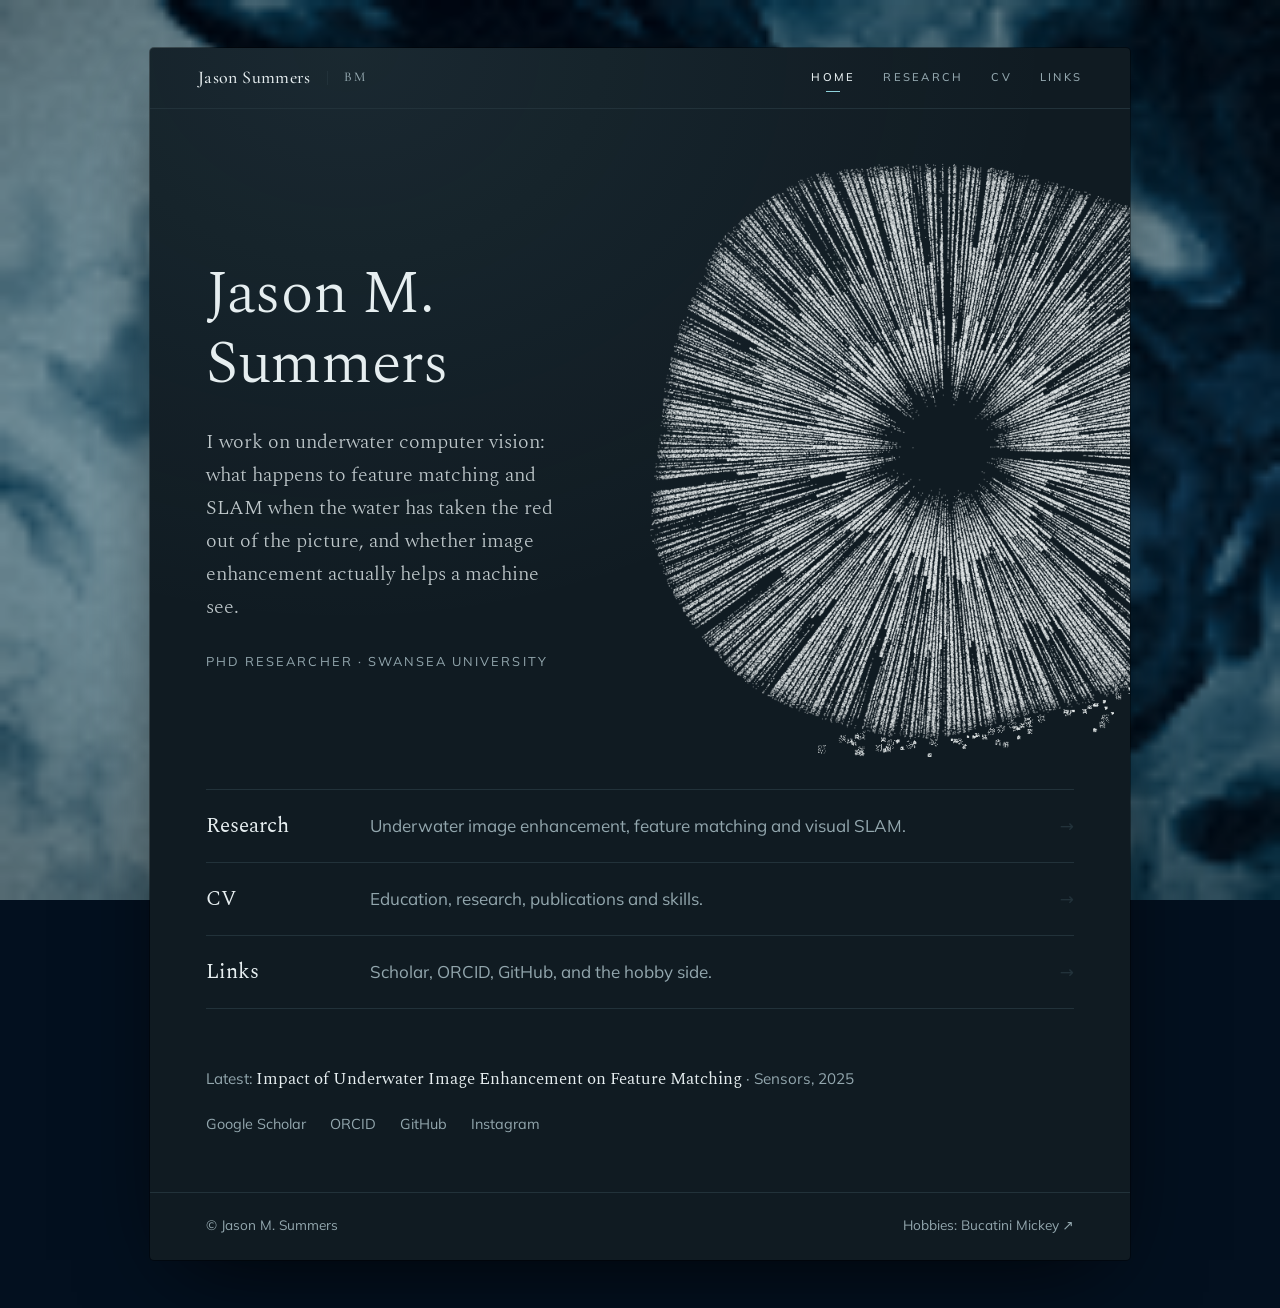
==== index.html @ fab9da50 "Fixed site order in the bar with a fold animation; dark hive Links; ocean Home by default with firme" ====
<!doctype html>
<html lang="en">
<head>
<meta charset="utf-8">
<meta name="viewport" content="width=device-width,initial-scale=1,viewport-fit=cover">
<title>Jason M. Summers</title>
<meta name="description" content="Jason M. Summers, PhD researcher in underwater computer vision at Swansea University.">
<link rel="preconnect" href="https://fonts.googleapis.com">
<link rel="preconnect" href="https://fonts.gstatic.com" crossorigin>
<link rel="preload" as="style" href="https://fonts.googleapis.com/css2?family=Spectral:ital,wght@0,300;0,400;1,300&amp;family=Cormorant+Garamond:wght@500&amp;family=Mulish:wght@400;500;600&amp;display=swap" onload="this.onload=null;this.rel='stylesheet'"><noscript><link rel="stylesheet" href="https://fonts.googleapis.com/css2?family=Spectral:ital,wght@0,300;0,400;1,300&amp;family=Cormorant+Garamond:wght@500&amp;family=Mulish:wght@400;500;600&amp;display=swap"></noscript>
<link rel="stylesheet" href="assets/site.css">
<link rel="stylesheet" href="assets/bar.css">
<script>/* the page is the ocean one (blue ink, a white print on dark paper); ?v=paper brings back the paper page with
   the dark print (also kept as the git tag home-ink-2026-10-14), and ?print=v2 gives that one the photographed print */
(function(){const q=new URLSearchParams(location.search),r=document.documentElement;if(q.get('print'))r.dataset.print=q.get('print');r.dataset.v=q.get('v')||'ocean'})()</script>
<style>
/* A page of paper laid on dark moving ink (assets/foam.js). On the paper, one thing: a spore print, made of
   spores (assets/spore.js), still, and large enough to run off the page's edge. The paper stays paper in both
   light and dark mode; only the ink around it changes. */
:root{
  --paper:#f3efe6; --bg:var(--paper); --ink:#1f1c19; --dim:#6f6a62; --line:#e2dccf; --acc:#2f5f66;
  --f-disp:'Spectral',Georgia,serif; --f-body:'Mulish',system-ui,sans-serif;
  color-scheme:light;
}
body{background:#0c0c0c}
.wrap{max-width:none;padding-inline:clamp(20px,5vw,56px)}
/* paper: a smooth, faint fibre, and light falling a little brighter towards the top left */
.page{overflow:hidden;background:
  radial-gradient(120% 80% at 20% 0%,rgba(255,255,255,.55),transparent 60%),
  url("data:image/svg+xml,%3Csvg xmlns='http://www.w3.org/2000/svg' width='240' height='240'%3E%3Cfilter id='f'%3E%3CfeTurbulence type='fractalNoise' baseFrequency='.55' numOctaves='3' seed='4'/%3E%3CfeColorMatrix values='0 0 0 0 .45  0 0 0 0 .4  0 0 0 0 .32  0 0 0 .06 0'/%3E%3C/filter%3E%3Crect width='240' height='240' filter='url(%23f)'/%3E%3C/svg%3E"),
  var(--paper);box-shadow:0 30px 90px -30px rgba(0,0,0,.8),0 0 0 1px rgba(0,0,0,.4)}
.hero{--d:clamp(400px,52vw,640px);position:relative;min-height:max(clamp(480px,70vh,680px),calc(var(--d) + 40px));display:flex;align-items:center;padding-block:clamp(56px,10vh,104px) 56px}
.hero .text{position:relative;z-index:1;max-width:min(52%,480px)}
.hero h1{font-size:clamp(2.3rem,5.4vw,3.8rem);letter-spacing:-.005em;font-weight:300}
.hero .lede{font:300 clamp(1.08rem,1.7vw,1.22rem)/1.7 var(--f-disp);max-width:36ch;margin:26px 0 0;color:color-mix(in srgb,var(--ink) 82%,var(--paper))}
.hero .where{margin:26px 0 0;font-size:.8rem;letter-spacing:.16em;text-transform:uppercase;color:var(--dim)}
/* the print, large and running off the page's right edge, kept clear of the words */
.print{position:absolute;z-index:0;top:calc(50% - var(--d) / 2);right:calc(-1 * clamp(110px,15vw,210px));width:var(--d);height:var(--d);display:block;pointer-events:none;mix-blend-mode:multiply}
@media (max-width:760px){.hero{--d:66vw;min-height:0;padding-block:calc(66vw + 12px) 40px;align-items:flex-end}.hero .text{max-width:none}.print{top:6px;right:-14vw;opacity:.8}}

.rooms{list-style:none;margin:0;padding:0;border-top:1px solid var(--line)}
.rooms a{display:grid;grid-template-columns:8em minmax(0,1fr) auto;gap:6px 28px;align-items:baseline;padding:20px 0;border-bottom:1px solid var(--line);text-decoration:none}
.rooms b{font:400 1.3rem var(--f-disp)}
.rooms span{color:var(--dim)}
.rooms i{font-style:normal;color:var(--line);transition:color .3s,transform .3s}
.rooms a:hover b,.rooms a:hover i{color:var(--acc)} .rooms a:hover i{transform:translateX(4px)}
@media (max-width:600px){.rooms a{grid-template-columns:minmax(0,1fr) auto}.rooms span{grid-column:1}.rooms i{grid-row:1;grid-column:2}}
.latest{margin:56px 0 0;color:var(--dim);font-size:.95rem}
.latest a{color:var(--ink);text-decoration:none;font-family:var(--f-disp);font-size:1.06rem}
.latest a:hover{color:var(--acc)}
.elsewhere{margin:18px 0 0;display:flex;flex-wrap:wrap;gap:8px 24px;font-size:.9rem}
.elsewhere a{text-decoration:none;color:var(--dim)}
.elsewhere a:hover{color:var(--acc)}
footer.foot{margin-top:56px;border-top:1px solid var(--line);padding-block:20px 24px}
footer.foot .wrap{max-width:none}
/* the ocean page (the default): an Amanita muscaria print is white, so it is taken on dark paper, here a deep sea-slate */
:root[data-v="ocean"]{--paper:#101b22;--ink:#e6eef0;--dim:#93a7ae;--line:#22323a;--acc:#8fd3dc;color-scheme:dark}
:root[data-v="ocean"] body{background:#03101f}
:root[data-v="ocean"] .page{background:radial-gradient(120% 80% at 20% 0%,rgba(140,200,220,.08),transparent 60%),var(--paper)}
:root[data-v="ocean"] .print{mix-blend-mode:screen}
.bar{background:transparent}
</style>
</head>
<body>
<canvas class="backdrop" id="ink" aria-hidden="true"></canvas>
<div class="page">
<header class="bar"><div class="bar-in">
  <nav class="sites" aria-label="Sites"><a class="me here" href="./" aria-current="true" title="Jason Summers: research, CV and links"><span>J</span><span class="x"><span>ason </span></span><span>S</span><span class="x"><span>ummers</span></span></a><a class="bm away" href="https://bucatini-mickey.github.io/" title="Bucatini Mickey: films, games, photos and other hobbies"><span>B</span><span class="x"><span>ucatini </span></span><span>M</span><span class="x"><span>ickey</span></span></a></nav>
  <nav class="pages" aria-label="Pages"><a href="./" aria-current="page">Home</a><a href="research/">Research</a><a href="cv/">CV</a><a href="links/">Links</a></nav>
</div></header>

<main class="wrap">
  <section class="hero">
    <div class="text">
      <h1>Jason M. Summers</h1>
      <p class="lede">I work on underwater computer vision: what happens to feature matching and SLAM when the water has taken the red out of the picture, and whether image enhancement actually helps a machine see.</p>
      <p class="where">PhD researcher · Swansea University</p>
    </div>
    <canvas class="print" data-seed="23" role="img" aria-label="A mushroom spore print: thousands of spores settled between the gills"></canvas>
  </section>

  <ul class="rooms">
    <li><a href="research/"><b>Research</b><span>Underwater image enhancement, feature matching and visual SLAM.</span><i>→</i></a></li>
    <li><a href="cv/"><b>CV</b><span>Education, research, publications and skills.</span><i>→</i></a></li>
    <li><a href="links/"><b>Links</b><span>Scholar, ORCID, GitHub, and the hobby side.</span><i>→</i></a></li>
  </ul>

  <p class="latest">Latest: <a href="https://doi.org/10.3390/s25226966">Impact of Underwater Image Enhancement on Feature Matching</a> · Sensors, 2025</p>
  <p class="elsewhere"><a href="https://scholar.google.com/citations?user=W-gpECkAAAAJ&amp;hl=en">Google Scholar</a><a href="https://orcid.org/0009-0006-4161-2865">ORCID</a><a href="https://github.com/jsonSummers">GitHub</a><a href="https://www.instagram.com/json_summers/">Instagram</a></p>
</main>

<footer class="foot"><div class="wrap"><span>© Jason M. Summers</span><span><a href="https://bucatini-mickey.github.io/">Hobbies: Bucatini Mickey ↗</a></span></div></footer>
</div>

<script src="assets/spore.js"></script>
<script src="assets/foam.js"></script>
<script src="assets/bar.js" defer></script>
</body>
</html>
---- assets/site.css ----
/* Jason M. Summers: shared base. Each page sets its own theme tokens; this file only lays things out. */
*{box-sizing:border-box}
html{-webkit-text-size-adjust:100%}
body{margin:0;background:var(--bg);color:var(--ink);font:400 17px/1.7 var(--f-body);text-rendering:optimizeLegibility}
a{color:inherit;text-underline-offset:3px;text-decoration-thickness:1px}
a:hover{color:var(--acc)}
:focus-visible{outline:2px solid var(--acc);outline-offset:3px}
img{max-width:100%;display:block}
h1,h2,h3{font-family:var(--f-disp);font-weight:500;line-height:1.15;margin:0}
.wrap{max-width:var(--measure,1040px);margin:0 auto;padding-inline:clamp(16px,5vw,48px)}

.eyebrow{font:600 .72rem/1 var(--f-body);letter-spacing:.18em;text-transform:uppercase;color:var(--dim);margin:0}
.todo{background:color-mix(in srgb,var(--acc) 18%,transparent);outline:1px dashed var(--acc);padding:0 .3em;border-radius:2px}
footer.foot{padding-block:28px 40px;color:var(--dim);font-size:.85rem}
footer.foot .wrap{display:flex;justify-content:space-between;gap:12px 24px;flex-wrap:wrap}
footer.foot a{text-decoration:none}
@media (prefers-reduced-motion:no-preference){html{scroll-behavior:smooth}}
---- assets/bar.css ----
/* The top bar and the floating page, shared by jsonsummers.github.io and bucatini-mickey.github.io.
   Keep both copies identical (and assets/bar.js with them).

   Bar: both sites are always named in the same order, Jason Summers on the left and Bucatini Mickey on the right,
   divided by a hairline. The site you are on is written in full; the other is written quietly as its initials.
   Following the other site plays the change: this name folds down to its initials and the other unfolds to full.
   Each name is its initials plus folding spans (.x), so the change is just those spans opening or closing.
   On the right, this site's pages. One typeface on both sites, so the bar measures the same everywhere;
   each page colours it through --bg --ink --dim --line --acc.

   Floating page: every page's theme fills the window as a fixed .backdrop and the page sits on it as a panel of
   the same width and offset everywhere, so nothing moves when you change page or site. */
.bar{position:relative;z-index:5;background:var(--bar-bg,var(--bg));border-bottom:1px solid var(--line);
  --f-bar:'Cormorant Garamond',Garamond,Georgia,serif;--f-barsans:'Mulish',system-ui,sans-serif}
.bar-in{max-width:var(--bar-w,1040px);margin:0 auto;padding:0 clamp(16px,5vw,48px);min-height:60px;display:flex;align-items:center;justify-content:space-between;gap:8px 24px;flex-wrap:wrap}
.sites{display:flex;align-items:center;margin:0;padding:0;--ease:cubic-bezier(.65,0,.35,1)}
.sites a{display:flex;align-items:center;text-decoration:none;white-space:nowrap;color:var(--ink);font:500 1.12rem/1 var(--f-bar);letter-spacing:.02em;
  transition:color .55s var(--ease),font-size .55s var(--ease),letter-spacing .55s var(--ease)}
.sites>*+*{margin-left:16px;padding-left:16px;border-left:1px solid var(--line)}
.sites .x{display:grid;grid-template-columns:1fr;transition:grid-template-columns .55s var(--ease),opacity .4s var(--ease)}
.sites .x>span{overflow:hidden;white-space:pre}
.sites .away,.sites.swap .here{color:var(--dim);font-size:.84rem;letter-spacing:.18em}
.sites .away .x,.sites.swap .here .x{grid-template-columns:0fr;opacity:0}
.sites.swap .away{color:var(--ink);font-size:1.12rem;letter-spacing:.02em}
.sites.swap .away .x{grid-template-columns:1fr;opacity:1}
.sites .away:hover{color:var(--ink)}
.pages{display:flex;align-items:center;gap:clamp(14px,2.6vw,28px);font:500 .7rem/1 var(--f-barsans);letter-spacing:.2em;text-transform:uppercase}
.pages a,.pages button{position:relative;color:var(--dim);text-decoration:none;padding:8px 0;border:0;background:none;font:inherit;letter-spacing:inherit;text-transform:inherit;cursor:pointer}
.pages a:hover,.pages button:hover{color:var(--ink)}
.pages a[aria-current="page"]{color:var(--ink)}
.pages a[aria-current="page"]::after{content:"";position:absolute;left:50%;bottom:0;width:14px;height:1px;margin-left:-7px;background:var(--acc)}
@media (max-width:620px){
  .bar-in{flex-direction:column;align-items:flex-start;gap:0;padding-block:14px 6px}
  .pages{flex-wrap:wrap;gap:2px 13px;padding-top:10px;letter-spacing:.13em;font-size:.66rem}
}

.backdrop{position:fixed;left:0;top:0;width:100vw;height:100vh;z-index:0;pointer-events:none;display:block;will-change:transform}
.backdrop.tall{height:140vh}
.page{position:relative;z-index:1;max-width:980px;margin:48px auto;background:var(--bg);border-radius:4px;box-shadow:0 30px 80px -40px rgba(0,0,0,.45),0 0 0 1px var(--line)}
.page>.bar{border-radius:4px 4px 0 0}
.page>.bar .bar-in{max-width:none}
.page>footer:last-child{border-radius:0 0 4px 4px}
@media (max-width:1040px){.page{margin:28px 24px}}
@media (max-width:620px){.page{margin:14px 10px}}
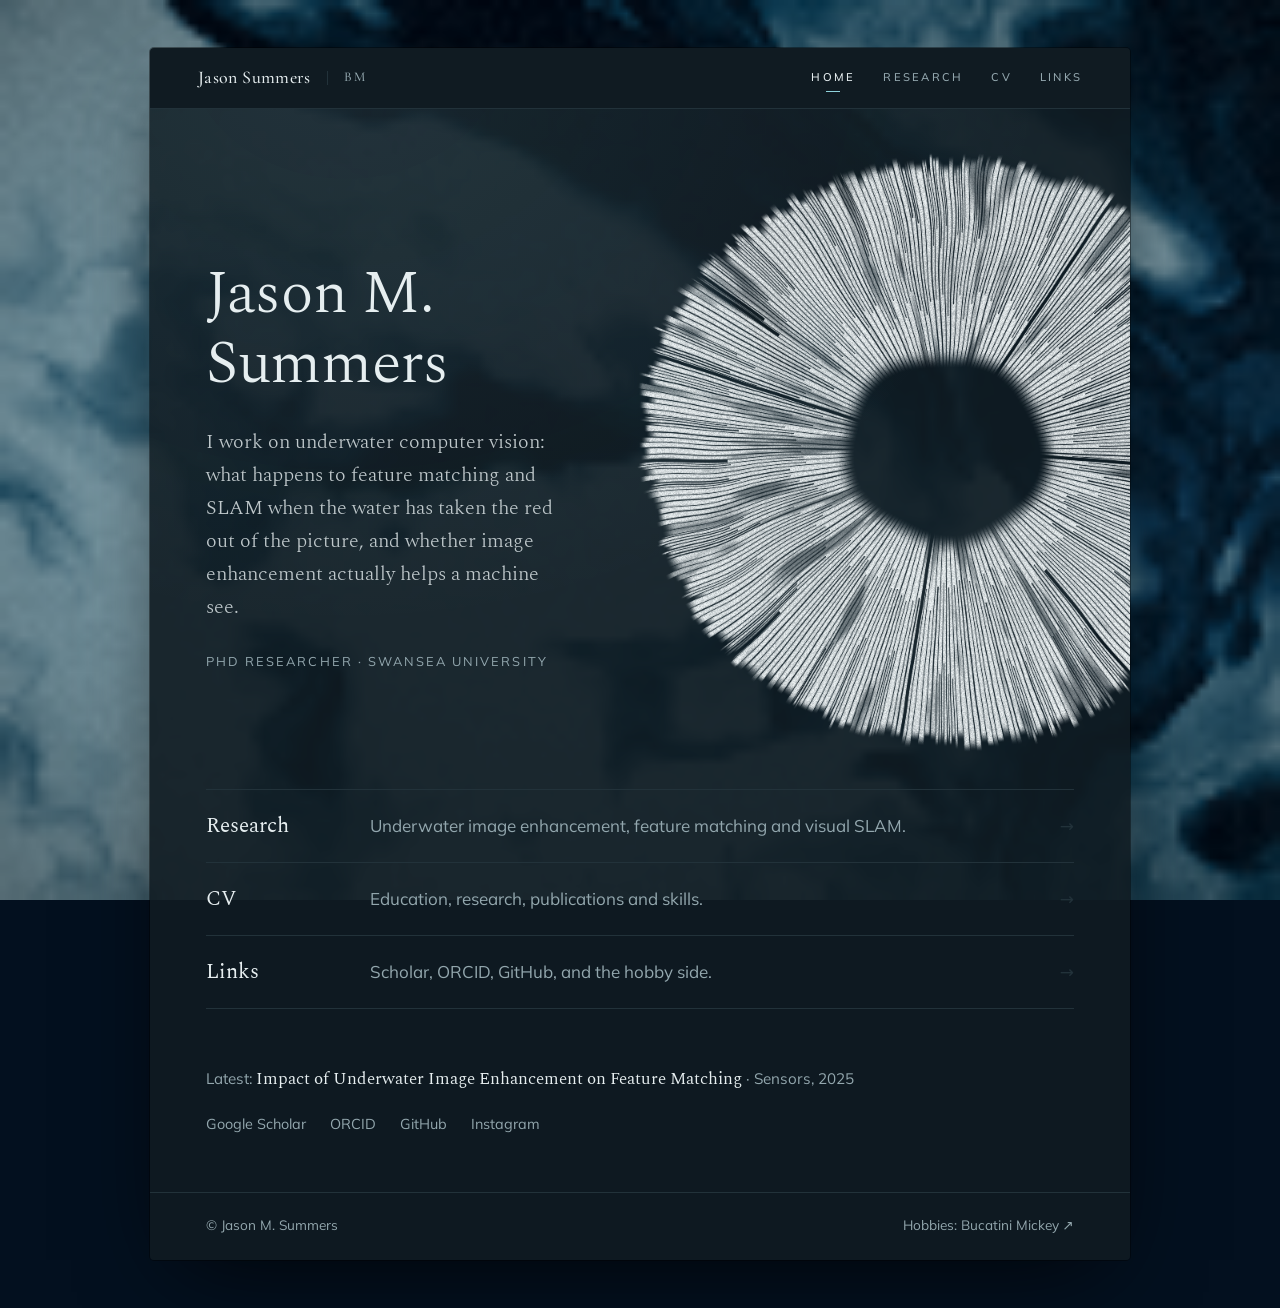
==== commit 13a04bd0: "Spore print rebuilt after a photographed print; see-through panels; print under the words on phones " ====
--- a/index.html
+++ b/index.html
@@ -28,7 +28,7 @@
 .page{overflow:hidden;background:
   radial-gradient(120% 80% at 20% 0%,rgba(255,255,255,.55),transparent 60%),
   url("data:image/svg+xml,%3Csvg xmlns='http://www.w3.org/2000/svg' width='240' height='240'%3E%3Cfilter id='f'%3E%3CfeTurbulence type='fractalNoise' baseFrequency='.55' numOctaves='3' seed='4'/%3E%3CfeColorMatrix values='0 0 0 0 .45  0 0 0 0 .4  0 0 0 0 .32  0 0 0 .06 0'/%3E%3C/filter%3E%3Crect width='240' height='240' filter='url(%23f)'/%3E%3C/svg%3E"),
-  var(--paper);box-shadow:0 30px 90px -30px rgba(0,0,0,.8),0 0 0 1px rgba(0,0,0,.4)}
+  color-mix(in srgb,var(--paper) var(--glass),transparent);box-shadow:0 30px 90px -30px rgba(0,0,0,.8),0 0 0 1px rgba(0,0,0,.4)}
 .hero{--d:clamp(400px,52vw,640px);position:relative;min-height:max(clamp(480px,70vh,680px),calc(var(--d) + 40px));display:flex;align-items:center;padding-block:clamp(56px,10vh,104px) 56px}
 .hero .text{position:relative;z-index:1;max-width:min(52%,480px)}
 .hero h1{font-size:clamp(2.3rem,5.4vw,3.8rem);letter-spacing:-.005em;font-weight:300}
@@ -36,7 +36,9 @@
 .hero .where{margin:26px 0 0;font-size:.8rem;letter-spacing:.16em;text-transform:uppercase;color:var(--dim)}
 /* the print, large and running off the page's right edge, kept clear of the words */
 .print{position:absolute;z-index:0;top:calc(50% - var(--d) / 2);right:calc(-1 * clamp(110px,15vw,210px));width:var(--d);height:var(--d);display:block;pointer-events:none;mix-blend-mode:multiply}
-@media (max-width:760px){.hero{--d:66vw;min-height:0;padding-block:calc(66vw + 12px) 40px;align-items:flex-end}.hero .text{max-width:none}.print{top:6px;right:-14vw;opacity:.8}}
+/* on a phone the print lies under the words, large and faint, running off the right edge */
+@media (max-width:760px){.hero{--d:118vw;min-height:0;padding-block:clamp(64px,16vh,120px) 64px}.hero .text{max-width:none}
+  .print{right:-46vw;opacity:.3}.hero .text>*{text-shadow:0 1px 14px var(--paper),0 0 4px var(--paper)}}
 
 .rooms{list-style:none;margin:0;padding:0;border-top:1px solid var(--line)}
 .rooms a{display:grid;grid-template-columns:8em minmax(0,1fr) auto;gap:6px 28px;align-items:baseline;padding:20px 0;border-bottom:1px solid var(--line);text-decoration:none}
@@ -56,9 +58,9 @@
 /* the ocean page (the default): an Amanita muscaria print is white, so it is taken on dark paper, here a deep sea-slate */
 :root[data-v="ocean"]{--paper:#101b22;--ink:#e6eef0;--dim:#93a7ae;--line:#22323a;--acc:#8fd3dc;color-scheme:dark}
 :root[data-v="ocean"] body{background:#03101f}
-:root[data-v="ocean"] .page{background:radial-gradient(120% 80% at 20% 0%,rgba(140,200,220,.08),transparent 60%),var(--paper)}
+:root[data-v="ocean"] .page{background:radial-gradient(120% 80% at 20% 0%,rgba(140,200,220,.08),transparent 60%),color-mix(in srgb,var(--paper) var(--glass),transparent)}
 :root[data-v="ocean"] .print{mix-blend-mode:screen}
-.bar{background:transparent}
+.bar{background:var(--paper)}
 </style>
 </head>
 <body>
--- a/assets/bar.css
+++ b/assets/bar.css
@@ -9,7 +9,9 @@
    each page colours it through --bg --ink --dim --line --acc.
 
    Floating page: every page's theme fills the window as a fixed .backdrop and the page sits on it as a panel of
-   the same width and offset everywhere, so nothing moves when you change page or site. */
+   the same width and offset everywhere, so nothing moves when you change page or site. The panel lets a little
+   of the backdrop through (--glass is how much of the page colour it keeps; less on phones, where the margins
+   are too narrow to show the backdrop otherwise); the bar on it stays solid. */
 .bar{position:relative;z-index:5;background:var(--bar-bg,var(--bg));border-bottom:1px solid var(--line);
   --f-bar:'Cormorant Garamond',Garamond,Georgia,serif;--f-barsans:'Mulish',system-ui,sans-serif}
 .bar-in{max-width:var(--bar-w,1040px);margin:0 auto;padding:0 clamp(16px,5vw,48px);min-height:60px;display:flex;align-items:center;justify-content:space-between;gap:8px 24px;flex-wrap:wrap}
@@ -36,9 +38,9 @@
 
 .backdrop{position:fixed;left:0;top:0;width:100vw;height:100vh;z-index:0;pointer-events:none;display:block;will-change:transform}
 .backdrop.tall{height:140vh}
-.page{position:relative;z-index:1;max-width:980px;margin:48px auto;background:var(--bg);border-radius:4px;box-shadow:0 30px 80px -40px rgba(0,0,0,.45),0 0 0 1px var(--line)}
+.page{--glass:90%;position:relative;z-index:1;max-width:980px;margin:48px auto;background:color-mix(in srgb,var(--bg) var(--glass),transparent);border-radius:4px;box-shadow:0 30px 80px -40px rgba(0,0,0,.45),0 0 0 1px var(--line)}
 .page>.bar{border-radius:4px 4px 0 0}
 .page>.bar .bar-in{max-width:none}
 .page>footer:last-child{border-radius:0 0 4px 4px}
 @media (max-width:1040px){.page{margin:28px 24px}}
-@media (max-width:620px){.page{margin:14px 10px}}
+@media (max-width:620px){.page{margin:14px 10px;--glass:82%}}
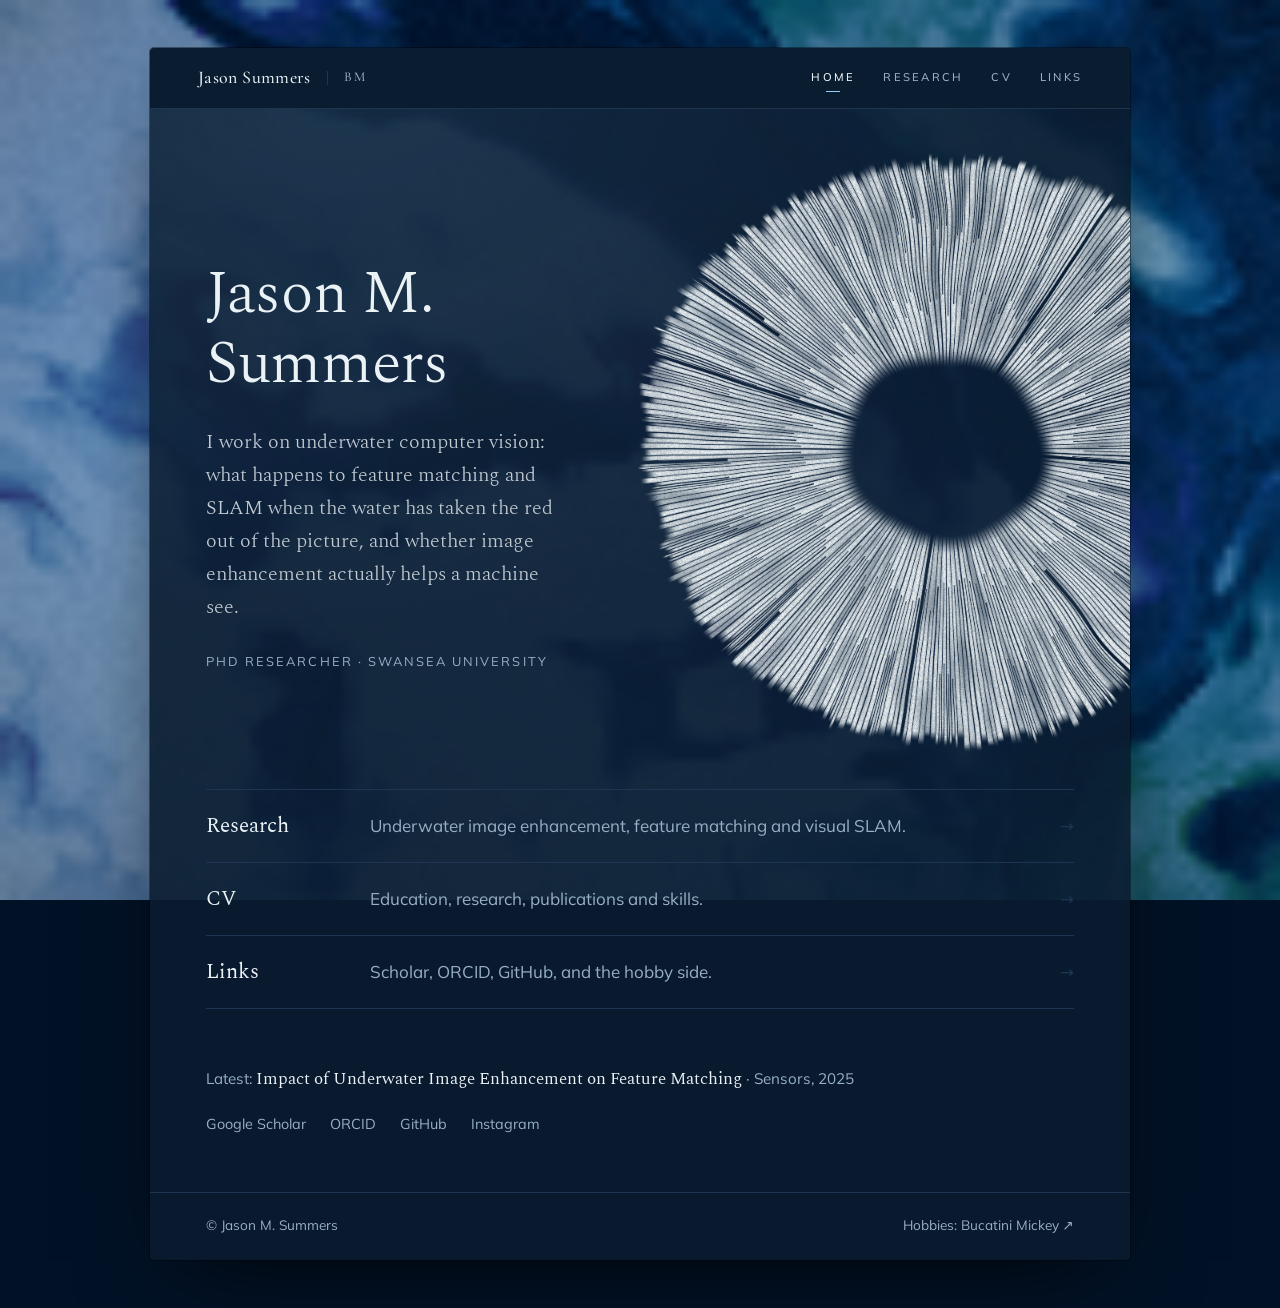
==== commit a7c40512: "Prussian blue Home with more colour; spore print smoother, drawn off-page, breathing; favicon; self-" ====
--- a/index.html
+++ b/index.html
@@ -2,12 +2,12 @@
 <html lang="en">
 <head>
 <meta charset="utf-8">
+<link rel="icon" href="/assets/favicon.svg" type="image/svg+xml">
+<link rel="apple-touch-icon" href="/assets/apple-touch-icon.png">
 <meta name="viewport" content="width=device-width,initial-scale=1,viewport-fit=cover">
 <title>Jason M. Summers</title>
 <meta name="description" content="Jason M. Summers, PhD researcher in underwater computer vision at Swansea University.">
-<link rel="preconnect" href="https://fonts.googleapis.com">
-<link rel="preconnect" href="https://fonts.gstatic.com" crossorigin>
-<link rel="preload" as="style" href="https://fonts.googleapis.com/css2?family=Spectral:ital,wght@0,300;0,400;1,300&amp;family=Cormorant+Garamond:wght@500&amp;family=Mulish:wght@400;500;600&amp;display=swap" onload="this.onload=null;this.rel='stylesheet'"><noscript><link rel="stylesheet" href="https://fonts.googleapis.com/css2?family=Spectral:ital,wght@0,300;0,400;1,300&amp;family=Cormorant+Garamond:wght@500&amp;family=Mulish:wght@400;500;600&amp;display=swap"></noscript>
+<link rel="stylesheet" href="assets/fonts/fonts.css">
 <link rel="stylesheet" href="assets/site.css">
 <link rel="stylesheet" href="assets/bar.css">
 <script>/* the page is the ocean one (blue ink, a white print on dark paper); ?v=paper brings back the paper page with
@@ -35,7 +35,8 @@
 .hero .lede{font:300 clamp(1.08rem,1.7vw,1.22rem)/1.7 var(--f-disp);max-width:36ch;margin:26px 0 0;color:color-mix(in srgb,var(--ink) 82%,var(--paper))}
 .hero .where{margin:26px 0 0;font-size:.8rem;letter-spacing:.16em;text-transform:uppercase;color:var(--dim)}
 /* the print, large and running off the page's right edge, kept clear of the words */
-.print{position:absolute;z-index:0;top:calc(50% - var(--d) / 2);right:calc(-1 * clamp(110px,15vw,210px));width:var(--d);height:var(--d);display:block;pointer-events:none;mix-blend-mode:multiply}
+.print:not(.ready){opacity:0}
+.print{transition:opacity 1.4s ease;position:absolute;z-index:0;top:calc(50% - var(--d) / 2);right:calc(-1 * clamp(110px,15vw,210px));width:var(--d);height:var(--d);display:block;pointer-events:none;mix-blend-mode:multiply}
 /* on a phone the print lies under the words, large and faint, running off the right edge */
 @media (max-width:760px){.hero{--d:118vw;min-height:0;padding-block:clamp(64px,16vh,120px) 64px}.hero .text{max-width:none}
   .print{right:-46vw;opacity:.3}.hero .text>*{text-shadow:0 1px 14px var(--paper),0 0 4px var(--paper)}}
@@ -56,9 +57,9 @@
 footer.foot{margin-top:56px;border-top:1px solid var(--line);padding-block:20px 24px}
 footer.foot .wrap{max-width:none}
 /* the ocean page (the default): an Amanita muscaria print is white, so it is taken on dark paper, here a deep sea-slate */
-:root[data-v="ocean"]{--paper:#101b22;--ink:#e6eef0;--dim:#93a7ae;--line:#22323a;--acc:#8fd3dc;color-scheme:dark}
-:root[data-v="ocean"] body{background:#03101f}
-:root[data-v="ocean"] .page{background:radial-gradient(120% 80% at 20% 0%,rgba(140,200,220,.08),transparent 60%),color-mix(in srgb,var(--paper) var(--glass),transparent)}
+:root[data-v="ocean"]{--paper:#0a1c30;--ink:#eaf2f6;--dim:#97b0c2;--line:#1d3550;--acc:#8fd0ef;color-scheme:dark}
+:root[data-v="ocean"] body{background:#021226}
+:root[data-v="ocean"] .page{background:radial-gradient(120% 80% at 20% 0%,rgba(120,190,240,.1),transparent 60%),color-mix(in srgb,var(--paper) var(--glass),transparent)}
 :root[data-v="ocean"] .print{mix-blend-mode:screen}
 .bar{background:var(--paper)}
 </style>
--- a/assets/fonts/fonts.css
+++ b/assets/fonts/fonts.css
@@ -0,0 +1,178 @@
+/* Every typeface on this site, served from the site itself (no Google round trips). Made by fontslocal.py from
+   the Google Fonts css2 API; latin and latin-ext only. The browser fetches a file only when a page uses that face. */
+@font-face {
+  font-family: 'Cormorant Garamond';
+  font-style: normal;
+  font-weight: 500;
+  font-display: swap;
+  src: url(cormorant-garamond-500-latin-ext.woff2) format('woff2');
+  unicode-range: U+0100-02BA, U+02BD-02C5, U+02C7-02CC, U+02CE-02D7, U+02DD-02FF, U+0304, U+0308, U+0329, U+1D00-1DBF, U+1E00-1E9F, U+1EF2-1EFF, U+2020, U+20A0-20AB, U+20AD-20C4, U+2113, U+2C60-2C7F, U+A720-A7FF;
+}
+@font-face {
+  font-family: 'Cormorant Garamond';
+  font-style: normal;
+  font-weight: 500;
+  font-display: swap;
+  src: url(cormorant-garamond-500-latin.woff2) format('woff2');
+  unicode-range: U+0000-00FF, U+0131, U+0152-0153, U+02BB-02BC, U+02C6, U+02DA, U+02DC, U+0304, U+0308, U+0329, U+2000-206F, U+20AC, U+2122, U+2191, U+2193, U+2212, U+2215, U+FEFF, U+FFFD;
+}
+@font-face {
+  font-family: 'IBM Plex Mono';
+  font-style: normal;
+  font-weight: 400;
+  font-display: swap;
+  src: url(ibm-plex-mono-400-latin-ext.woff2) format('woff2');
+  unicode-range: U+0100-02BA, U+02BD-02C5, U+02C7-02CC, U+02CE-02D7, U+02DD-02FF, U+0304, U+0308, U+0329, U+1D00-1DBF, U+1E00-1E9F, U+1EF2-1EFF, U+2020, U+20A0-20AB, U+20AD-20C4, U+2113, U+2C60-2C7F, U+A720-A7FF;
+}
+@font-face {
+  font-family: 'IBM Plex Mono';
+  font-style: normal;
+  font-weight: 400;
+  font-display: swap;
+  src: url(ibm-plex-mono-400-latin.woff2) format('woff2');
+  unicode-range: U+0000-00FF, U+0131, U+0152-0153, U+02BB-02BC, U+02C6, U+02DA, U+02DC, U+0304, U+0308, U+0329, U+2000-206F, U+20AC, U+2122, U+2191, U+2193, U+2212, U+2215, U+FEFF, U+FFFD;
+}
+@font-face {
+  font-family: 'IBM Plex Mono';
+  font-style: normal;
+  font-weight: 500;
+  font-display: swap;
+  src: url(ibm-plex-mono-500-latin-ext.woff2) format('woff2');
+  unicode-range: U+0100-02BA, U+02BD-02C5, U+02C7-02CC, U+02CE-02D7, U+02DD-02FF, U+0304, U+0308, U+0329, U+1D00-1DBF, U+1E00-1E9F, U+1EF2-1EFF, U+2020, U+20A0-20AB, U+20AD-20C4, U+2113, U+2C60-2C7F, U+A720-A7FF;
+}
+@font-face {
+  font-family: 'IBM Plex Mono';
+  font-style: normal;
+  font-weight: 500;
+  font-display: swap;
+  src: url(ibm-plex-mono-500-latin.woff2) format('woff2');
+  unicode-range: U+0000-00FF, U+0131, U+0152-0153, U+02BB-02BC, U+02C6, U+02DA, U+02DC, U+0304, U+0308, U+0329, U+2000-206F, U+20AC, U+2122, U+2191, U+2193, U+2212, U+2215, U+FEFF, U+FFFD;
+}
+@font-face {
+  font-family: 'Mulish';
+  font-style: normal;
+  font-weight: 400;
+  font-display: swap;
+  src: url(mulish-400-latin-ext.woff2) format('woff2');
+  unicode-range: U+0100-02BA, U+02BD-02C5, U+02C7-02CC, U+02CE-02D7, U+02DD-02FF, U+0304, U+0308, U+0329, U+1D00-1DBF, U+1E00-1E9F, U+1EF2-1EFF, U+2020, U+20A0-20AB, U+20AD-20C4, U+2113, U+2C60-2C7F, U+A720-A7FF;
+}
+@font-face {
+  font-family: 'Mulish';
+  font-style: normal;
+  font-weight: 400;
+  font-display: swap;
+  src: url(mulish-400-latin.woff2) format('woff2');
+  unicode-range: U+0000-00FF, U+0131, U+0152-0153, U+02BB-02BC, U+02C6, U+02DA, U+02DC, U+0304, U+0308, U+0329, U+2000-206F, U+20AC, U+2122, U+2191, U+2193, U+2212, U+2215, U+FEFF, U+FFFD;
+}
+@font-face {
+  font-family: 'Mulish';
+  font-style: normal;
+  font-weight: 500;
+  font-display: swap;
+  src: url(mulish-500-latin-ext.woff2) format('woff2');
+  unicode-range: U+0100-02BA, U+02BD-02C5, U+02C7-02CC, U+02CE-02D7, U+02DD-02FF, U+0304, U+0308, U+0329, U+1D00-1DBF, U+1E00-1E9F, U+1EF2-1EFF, U+2020, U+20A0-20AB, U+20AD-20C4, U+2113, U+2C60-2C7F, U+A720-A7FF;
+}
+@font-face {
+  font-family: 'Mulish';
+  font-style: normal;
+  font-weight: 500;
+  font-display: swap;
+  src: url(mulish-500-latin.woff2) format('woff2');
+  unicode-range: U+0000-00FF, U+0131, U+0152-0153, U+02BB-02BC, U+02C6, U+02DA, U+02DC, U+0304, U+0308, U+0329, U+2000-206F, U+20AC, U+2122, U+2191, U+2193, U+2212, U+2215, U+FEFF, U+FFFD;
+}
+@font-face {
+  font-family: 'Mulish';
+  font-style: normal;
+  font-weight: 600;
+  font-display: swap;
+  src: url(mulish-600-latin-ext.woff2) format('woff2');
+  unicode-range: U+0100-02BA, U+02BD-02C5, U+02C7-02CC, U+02CE-02D7, U+02DD-02FF, U+0304, U+0308, U+0329, U+1D00-1DBF, U+1E00-1E9F, U+1EF2-1EFF, U+2020, U+20A0-20AB, U+20AD-20C4, U+2113, U+2C60-2C7F, U+A720-A7FF;
+}
+@font-face {
+  font-family: 'Mulish';
+  font-style: normal;
+  font-weight: 600;
+  font-display: swap;
+  src: url(mulish-600-latin.woff2) format('woff2');
+  unicode-range: U+0000-00FF, U+0131, U+0152-0153, U+02BB-02BC, U+02C6, U+02DA, U+02DC, U+0304, U+0308, U+0329, U+2000-206F, U+20AC, U+2122, U+2191, U+2193, U+2212, U+2215, U+FEFF, U+FFFD;
+}
+@font-face {
+  font-family: 'Spectral';
+  font-style: normal;
+  font-weight: 300;
+  font-display: swap;
+  src: url(spectral-300-latin-ext.woff2) format('woff2');
+  unicode-range: U+0100-02BA, U+02BD-02C5, U+02C7-02CC, U+02CE-02D7, U+02DD-02FF, U+0304, U+0308, U+0329, U+1D00-1DBF, U+1E00-1E9F, U+1EF2-1EFF, U+2020, U+20A0-20AB, U+20AD-20C4, U+2113, U+2C60-2C7F, U+A720-A7FF;
+}
+@font-face {
+  font-family: 'Spectral';
+  font-style: normal;
+  font-weight: 300;
+  font-display: swap;
+  src: url(spectral-300-latin.woff2) format('woff2');
+  unicode-range: U+0000-00FF, U+0131, U+0152-0153, U+02BB-02BC, U+02C6, U+02DA, U+02DC, U+0304, U+0308, U+0329, U+2000-206F, U+20AC, U+2122, U+2191, U+2193, U+2212, U+2215, U+FEFF, U+FFFD;
+}
+@font-face {
+  font-family: 'Spectral';
+  font-style: italic;
+  font-weight: 300;
+  font-display: swap;
+  src: url(spectral-300i-latin-ext.woff2) format('woff2');
+  unicode-range: U+0100-02BA, U+02BD-02C5, U+02C7-02CC, U+02CE-02D7, U+02DD-02FF, U+0304, U+0308, U+0329, U+1D00-1DBF, U+1E00-1E9F, U+1EF2-1EFF, U+2020, U+20A0-20AB, U+20AD-20C4, U+2113, U+2C60-2C7F, U+A720-A7FF;
+}
+@font-face {
+  font-family: 'Spectral';
+  font-style: italic;
+  font-weight: 300;
+  font-display: swap;
+  src: url(spectral-300i-latin.woff2) format('woff2');
+  unicode-range: U+0000-00FF, U+0131, U+0152-0153, U+02BB-02BC, U+02C6, U+02DA, U+02DC, U+0304, U+0308, U+0329, U+2000-206F, U+20AC, U+2122, U+2191, U+2193, U+2212, U+2215, U+FEFF, U+FFFD;
+}
+@font-face {
+  font-family: 'Spectral';
+  font-style: normal;
+  font-weight: 400;
+  font-display: swap;
+  src: url(spectral-400-latin-ext.woff2) format('woff2');
+  unicode-range: U+0100-02BA, U+02BD-02C5, U+02C7-02CC, U+02CE-02D7, U+02DD-02FF, U+0304, U+0308, U+0329, U+1D00-1DBF, U+1E00-1E9F, U+1EF2-1EFF, U+2020, U+20A0-20AB, U+20AD-20C4, U+2113, U+2C60-2C7F, U+A720-A7FF;
+}
+@font-face {
+  font-family: 'Spectral';
+  font-style: normal;
+  font-weight: 400;
+  font-display: swap;
+  src: url(spectral-400-latin.woff2) format('woff2');
+  unicode-range: U+0000-00FF, U+0131, U+0152-0153, U+02BB-02BC, U+02C6, U+02DA, U+02DC, U+0304, U+0308, U+0329, U+2000-206F, U+20AC, U+2122, U+2191, U+2193, U+2212, U+2215, U+FEFF, U+FFFD;
+}
+@font-face {
+  font-family: 'Spectral';
+  font-style: italic;
+  font-weight: 400;
+  font-display: swap;
+  src: url(spectral-400i-latin-ext.woff2) format('woff2');
+  unicode-range: U+0100-02BA, U+02BD-02C5, U+02C7-02CC, U+02CE-02D7, U+02DD-02FF, U+0304, U+0308, U+0329, U+1D00-1DBF, U+1E00-1E9F, U+1EF2-1EFF, U+2020, U+20A0-20AB, U+20AD-20C4, U+2113, U+2C60-2C7F, U+A720-A7FF;
+}
+@font-face {
+  font-family: 'Spectral';
+  font-style: italic;
+  font-weight: 400;
+  font-display: swap;
+  src: url(spectral-400i-latin.woff2) format('woff2');
+  unicode-range: U+0000-00FF, U+0131, U+0152-0153, U+02BB-02BC, U+02C6, U+02DA, U+02DC, U+0304, U+0308, U+0329, U+2000-206F, U+20AC, U+2122, U+2191, U+2193, U+2212, U+2215, U+FEFF, U+FFFD;
+}
+@font-face {
+  font-family: 'Spectral';
+  font-style: normal;
+  font-weight: 500;
+  font-display: swap;
+  src: url(spectral-500-latin-ext.woff2) format('woff2');
+  unicode-range: U+0100-02BA, U+02BD-02C5, U+02C7-02CC, U+02CE-02D7, U+02DD-02FF, U+0304, U+0308, U+0329, U+1D00-1DBF, U+1E00-1E9F, U+1EF2-1EFF, U+2020, U+20A0-20AB, U+20AD-20C4, U+2113, U+2C60-2C7F, U+A720-A7FF;
+}
+@font-face {
+  font-family: 'Spectral';
+  font-style: normal;
+  font-weight: 500;
+  font-display: swap;
+  src: url(spectral-500-latin.woff2) format('woff2');
+  unicode-range: U+0000-00FF, U+0131, U+0152-0153, U+02BB-02BC, U+02C6, U+02DA, U+02DC, U+0304, U+0308, U+0329, U+2000-206F, U+20AC, U+2122, U+2191, U+2193, U+2212, U+2215, U+FEFF, U+FFFD;
+}
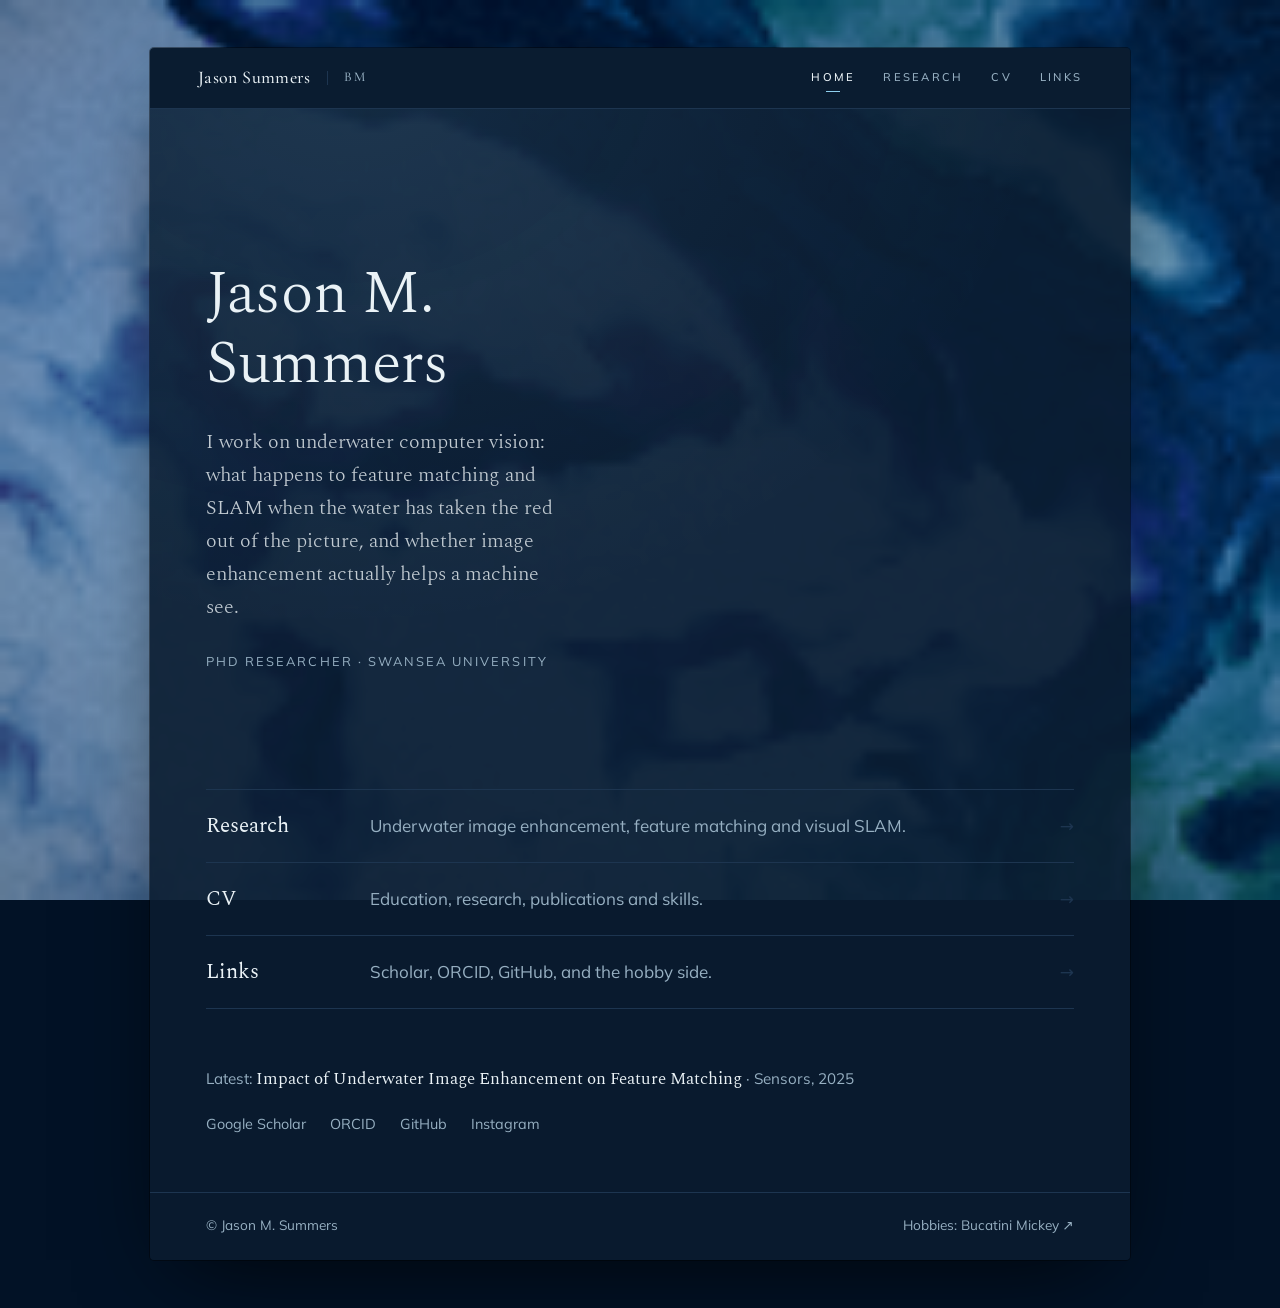
==== commit 4862a5c0: "Spore print redone from the photographed print as a soft white stain; favicon rendered from it - Pri" ====
--- a/index.html
+++ b/index.html
@@ -2,7 +2,8 @@
 <html lang="en">
 <head>
 <meta charset="utf-8">
-<link rel="icon" href="/assets/favicon.svg" type="image/svg+xml">
+<link rel="icon" href="/assets/favicon-32.png" sizes="32x32" type="image/png">
+<link rel="icon" href="/assets/favicon-64.png" sizes="64x64" type="image/png">
 <link rel="apple-touch-icon" href="/assets/apple-touch-icon.png">
 <meta name="viewport" content="width=device-width,initial-scale=1,viewport-fit=cover">
 <title>Jason M. Summers</title>
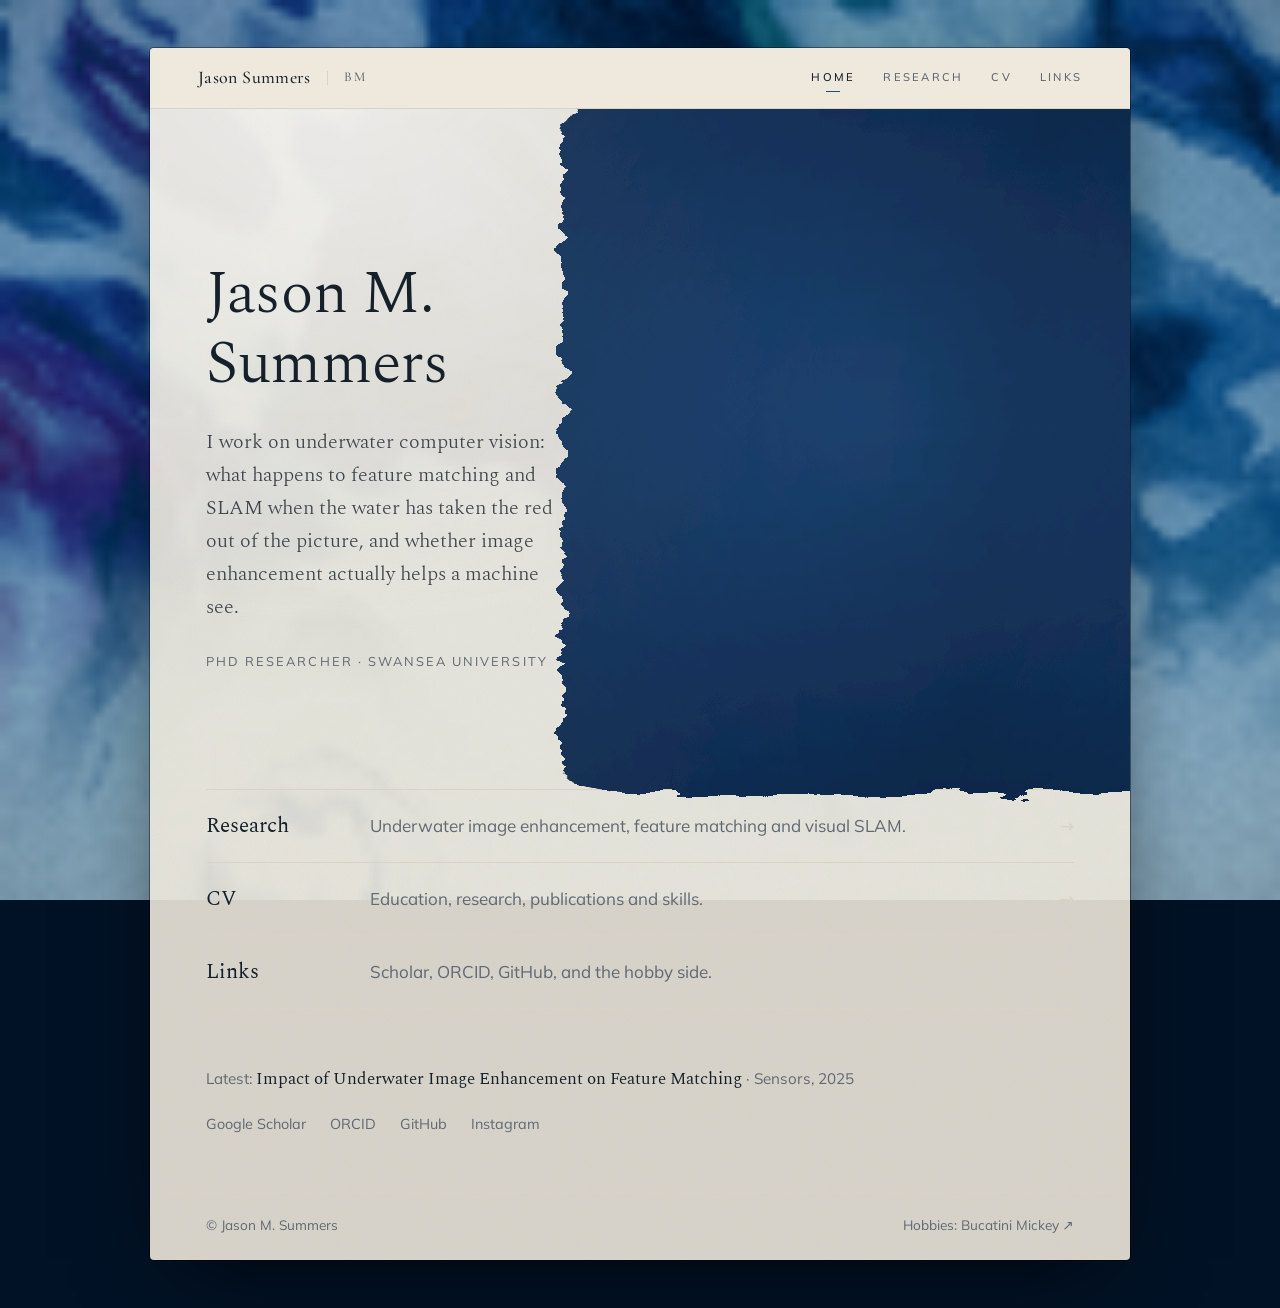
==== commit ecd847df: "Paper Home with a cyanotype for the print; Links as a clean structural comb; mobile windows; faster " ====
--- a/index.html
+++ b/index.html
@@ -9,6 +9,8 @@
 <title>Jason M. Summers</title>
 <meta name="description" content="Jason M. Summers, PhD researcher in underwater computer vision at Swansea University.">
 <link rel="stylesheet" href="assets/fonts/fonts.css">
+<link rel="preload" href="assets/fonts/cormorant-garamond-500-latin.woff2" as="font" type="font/woff2" crossorigin>
+<link rel="preload" href="assets/fonts/mulish-500-latin.woff2" as="font" type="font/woff2" crossorigin>
 <link rel="stylesheet" href="assets/site.css">
 <link rel="stylesheet" href="assets/bar.css">
 <script>/* the page is the ocean one (blue ink, a white print on dark paper); ?v=paper brings back the paper page with
@@ -40,7 +42,8 @@
 .print{transition:opacity 1.4s ease;position:absolute;z-index:0;top:calc(50% - var(--d) / 2);right:calc(-1 * clamp(110px,15vw,210px));width:var(--d);height:var(--d);display:block;pointer-events:none;mix-blend-mode:multiply}
 /* on a phone the print lies under the words, large and faint, running off the right edge */
 @media (max-width:760px){.hero{--d:118vw;min-height:0;padding-block:clamp(64px,16vh,120px) 64px}.hero .text{max-width:none}
-  .print{right:-46vw;opacity:.3}.hero .text>*{text-shadow:0 1px 14px var(--paper),0 0 4px var(--paper)}}
+  .print{right:-46vw;opacity:.42}.hero .text>*{text-shadow:0 1px 14px var(--paper),0 0 4px var(--paper)}
+}
 
 .rooms{list-style:none;margin:0;padding:0;border-top:1px solid var(--line)}
 .rooms a{display:grid;grid-template-columns:8em minmax(0,1fr) auto;gap:6px 28px;align-items:baseline;padding:20px 0;border-bottom:1px solid var(--line);text-decoration:none}
@@ -57,11 +60,26 @@
 .elsewhere a:hover{color:var(--acc)}
 footer.foot{margin-top:56px;border-top:1px solid var(--line);padding-block:20px 24px}
 footer.foot .wrap{max-width:none}
-/* the ocean page (the default): an Amanita muscaria print is white, so it is taken on dark paper, here a deep sea-slate */
-:root[data-v="ocean"]{--paper:#0a1c30;--ink:#eaf2f6;--dim:#97b0c2;--line:#1d3550;--acc:#8fd0ef;color-scheme:dark}
 :root[data-v="ocean"] body{background:#021226}
-:root[data-v="ocean"] .page{background:radial-gradient(120% 80% at 20% 0%,rgba(120,190,240,.1),transparent 60%),color-mix(in srgb,var(--paper) var(--glass),transparent)}
-:root[data-v="ocean"] .print{mix-blend-mode:screen}
+/* the ocean page (the default): a sheet of warm paper on the blue ink. An Amanita muscaria print is white, so it
+   is taken on a cyanotype: a patch of Prussian-blue emulsion brushed onto the paper (the same pigment as the ink
+   outside), its edges ragged where the brush ran out, streaked along the strokes. The print shines white on it. */
+:root[data-v="ocean"]{--paper:#efe9dd;--ink:#15202b;--dim:#5f6873;--line:#dad2c3;--acc:#1f507c;color-scheme:light}
+:root[data-v="ocean"] .print{mix-blend-mode:screen;z-index:1}
+.cyan{display:none}
+:root[data-v="ocean"] .cyan{display:block;position:absolute;z-index:0;pointer-events:none;
+  top:calc(50% - var(--d) * .54);right:calc(-1 * clamp(110px,15vw,210px) - var(--d) * .08);width:calc(var(--d) * 1.18);height:calc(var(--d) * 1.08);
+  background:linear-gradient(97deg,rgba(255,255,255,.05),transparent 28%,rgba(0,0,0,.1) 58%,transparent 80%,rgba(255,255,255,.04)),
+    radial-gradient(90% 80% at 40% 45%,#1d4472,#123058 55%,#0c2343);
+  border-radius:3% 6% 4% 8% / 5% 3% 7% 4%;filter:url(#brushed)}
+:root[data-v="ocean"] .hero .text{z-index:2}
+/* on a phone the whole head of the page is the cyanotype, with the words in light ink and the print faint behind */
+@media (max-width:760px){
+  :root[data-v="ocean"] .cyan{inset:-20px -40px 0 -40px;width:auto;height:auto;border-radius:0}
+  :root[data-v="ocean"] .print{opacity:.45}
+  :root[data-v="ocean"] .hero{--ink:#eef4f7;--dim:#a9bfd0;color:var(--ink)}
+  :root[data-v="ocean"] .hero .text>*{text-shadow:0 1px 12px rgba(5,20,40,.6)}
+}
 .bar{background:var(--paper)}
 </style>
 </head>
@@ -80,6 +98,8 @@
       <p class="lede">I work on underwater computer vision: what happens to feature matching and SLAM when the water has taken the red out of the picture, and whether image enhancement actually helps a machine see.</p>
       <p class="where">PhD researcher · Swansea University</p>
     </div>
+    <div class="cyan" aria-hidden="true"></div>
+    <svg width="0" height="0" style="position:absolute" aria-hidden="true" focusable="false"><filter id="brushed" x="-5%" y="-5%" width="110%" height="110%"><feTurbulence type="fractalNoise" baseFrequency=".012 .05" numOctaves="4" seed="7" result="n"/><feDisplacementMap in="SourceGraphic" in2="n" scale="34" xChannelSelector="R" yChannelSelector="G"/></filter></svg>
     <canvas class="print" data-seed="23" role="img" aria-label="A mushroom spore print: thousands of spores settled between the gills"></canvas>
   </section>
 
--- a/assets/bar.css
+++ b/assets/bar.css
@@ -44,3 +44,12 @@
 .page>footer:last-child{border-radius:0 0 4px 4px}
 @media (max-width:1040px){.page{margin:28px 24px}}
 @media (max-width:620px){.page{margin:14px 10px;--glass:82%}}
+/* on a phone the margins are too narrow to show a page's backdrop, so a page can open a window onto it: with
+   class="windowed" on .page and class="window" on one block (usually the title), that block is see-through and
+   tall, and the rest of the page keeps its panel */
+@media (max-width:620px){
+  .page.windowed{background:transparent!important;box-shadow:none}
+  .page.windowed>:not(.window){background:color-mix(in srgb,var(--bg) var(--glass),transparent)}
+  .page.windowed>.bar{background:var(--bg)}
+  .page.windowed>.window{background:transparent!important;min-height:var(--window,52vh)}
+}
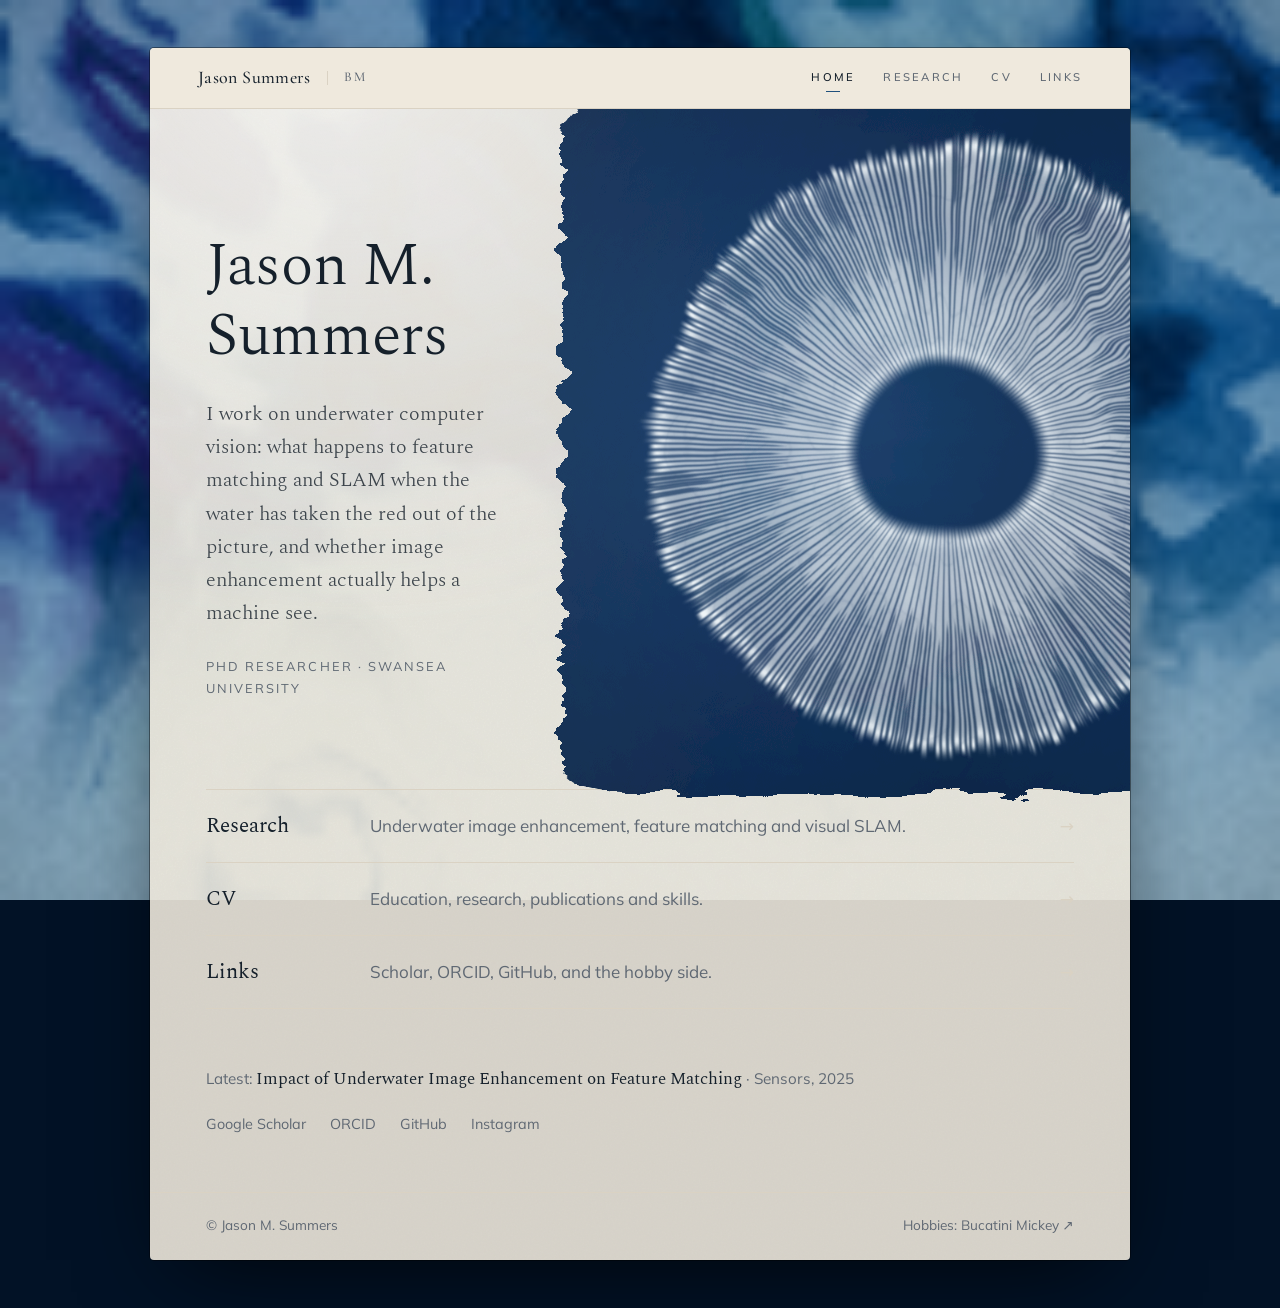
==== commit 918e5d0b: "Home: print drawn ahead of time, kept on the cyanotype; text clear of the patch at every width - ass" ====
--- a/index.html
+++ b/index.html
@@ -9,6 +9,7 @@
 <title>Jason M. Summers</title>
 <meta name="description" content="Jason M. Summers, PhD researcher in underwater computer vision at Swansea University.">
 <link rel="stylesheet" href="assets/fonts/fonts.css">
+<link rel="preload" href="assets/print.webp" as="image" type="image/webp">
 <link rel="preload" href="assets/fonts/cormorant-garamond-500-latin.woff2" as="font" type="font/woff2" crossorigin>
 <link rel="preload" href="assets/fonts/mulish-500-latin.woff2" as="font" type="font/woff2" crossorigin>
 <link rel="stylesheet" href="assets/site.css">
@@ -33,7 +34,10 @@
   url("data:image/svg+xml,%3Csvg xmlns='http://www.w3.org/2000/svg' width='240' height='240'%3E%3Cfilter id='f'%3E%3CfeTurbulence type='fractalNoise' baseFrequency='.55' numOctaves='3' seed='4'/%3E%3CfeColorMatrix values='0 0 0 0 .45  0 0 0 0 .4  0 0 0 0 .32  0 0 0 .06 0'/%3E%3C/filter%3E%3Crect width='240' height='240' filter='url(%23f)'/%3E%3C/svg%3E"),
   color-mix(in srgb,var(--paper) var(--glass),transparent);box-shadow:0 30px 90px -30px rgba(0,0,0,.8),0 0 0 1px rgba(0,0,0,.4)}
 .hero{--d:clamp(400px,52vw,640px);position:relative;min-height:max(clamp(480px,70vh,680px),calc(var(--d) + 40px));display:flex;align-items:center;padding-block:clamp(56px,10vh,104px) 56px}
-.hero .text{position:relative;z-index:1;max-width:min(52%,480px)}
+/* the words stop short of the cyanotype patch, whose left edge sits 1.1 x --d in from the hero's right edge, less
+   the amount the patch overhangs it (the print's own offset), with a 40px gap */
+.hero .text{position:relative;z-index:1;max-width:min(480px,calc(100% - 1.1 * var(--d) + clamp(110px,15vw,210px) - 40px))}
+.hero h1{overflow-wrap:break-word}
 .hero h1{font-size:clamp(2.3rem,5.4vw,3.8rem);letter-spacing:-.005em;font-weight:300}
 .hero .lede{font:300 clamp(1.08rem,1.7vw,1.22rem)/1.7 var(--f-disp);max-width:36ch;margin:26px 0 0;color:color-mix(in srgb,var(--ink) 82%,var(--paper))}
 .hero .where{margin:26px 0 0;font-size:.8rem;letter-spacing:.16em;text-transform:uppercase;color:var(--dim)}
@@ -75,7 +79,9 @@
 :root[data-v="ocean"] .hero .text{z-index:2}
 /* on a phone the whole head of the page is the cyanotype, with the words in light ink and the print faint behind */
 @media (max-width:760px){
-  :root[data-v="ocean"] .cyan{inset:-20px -40px 0 -40px;width:auto;height:auto;border-radius:0}
+  :root[data-v="ocean"] .hero{overflow:hidden;padding-bottom:84px}           /* the print stays on the cyanotype */
+  :root[data-v="ocean"] .cyan{inset:-20px -40px 14px -40px;width:auto;height:auto;border-radius:0}
+  :root[data-v="ocean"] .print{--d:104vw;top:calc(50% - var(--d) / 2 - 10px)}
   :root[data-v="ocean"] .print{opacity:.45}
   :root[data-v="ocean"] .hero{--ink:#eef4f7;--dim:#a9bfd0;color:var(--ink)}
   :root[data-v="ocean"] .hero .text>*{text-shadow:0 1px 12px rgba(5,20,40,.6)}
@@ -100,7 +106,7 @@
     </div>
     <div class="cyan" aria-hidden="true"></div>
     <svg width="0" height="0" style="position:absolute" aria-hidden="true" focusable="false"><filter id="brushed" x="-5%" y="-5%" width="110%" height="110%"><feTurbulence type="fractalNoise" baseFrequency=".012 .05" numOctaves="4" seed="7" result="n"/><feDisplacementMap in="SourceGraphic" in2="n" scale="34" xChannelSelector="R" yChannelSelector="G"/></filter></svg>
-    <canvas class="print" data-seed="23" role="img" aria-label="A mushroom spore print: thousands of spores settled between the gills"></canvas>
+    <canvas class="print" data-seed="23" data-src="assets/print.webp" role="img" aria-label="A mushroom spore print: thousands of spores settled between the gills"></canvas>
   </section>
 
   <ul class="rooms">
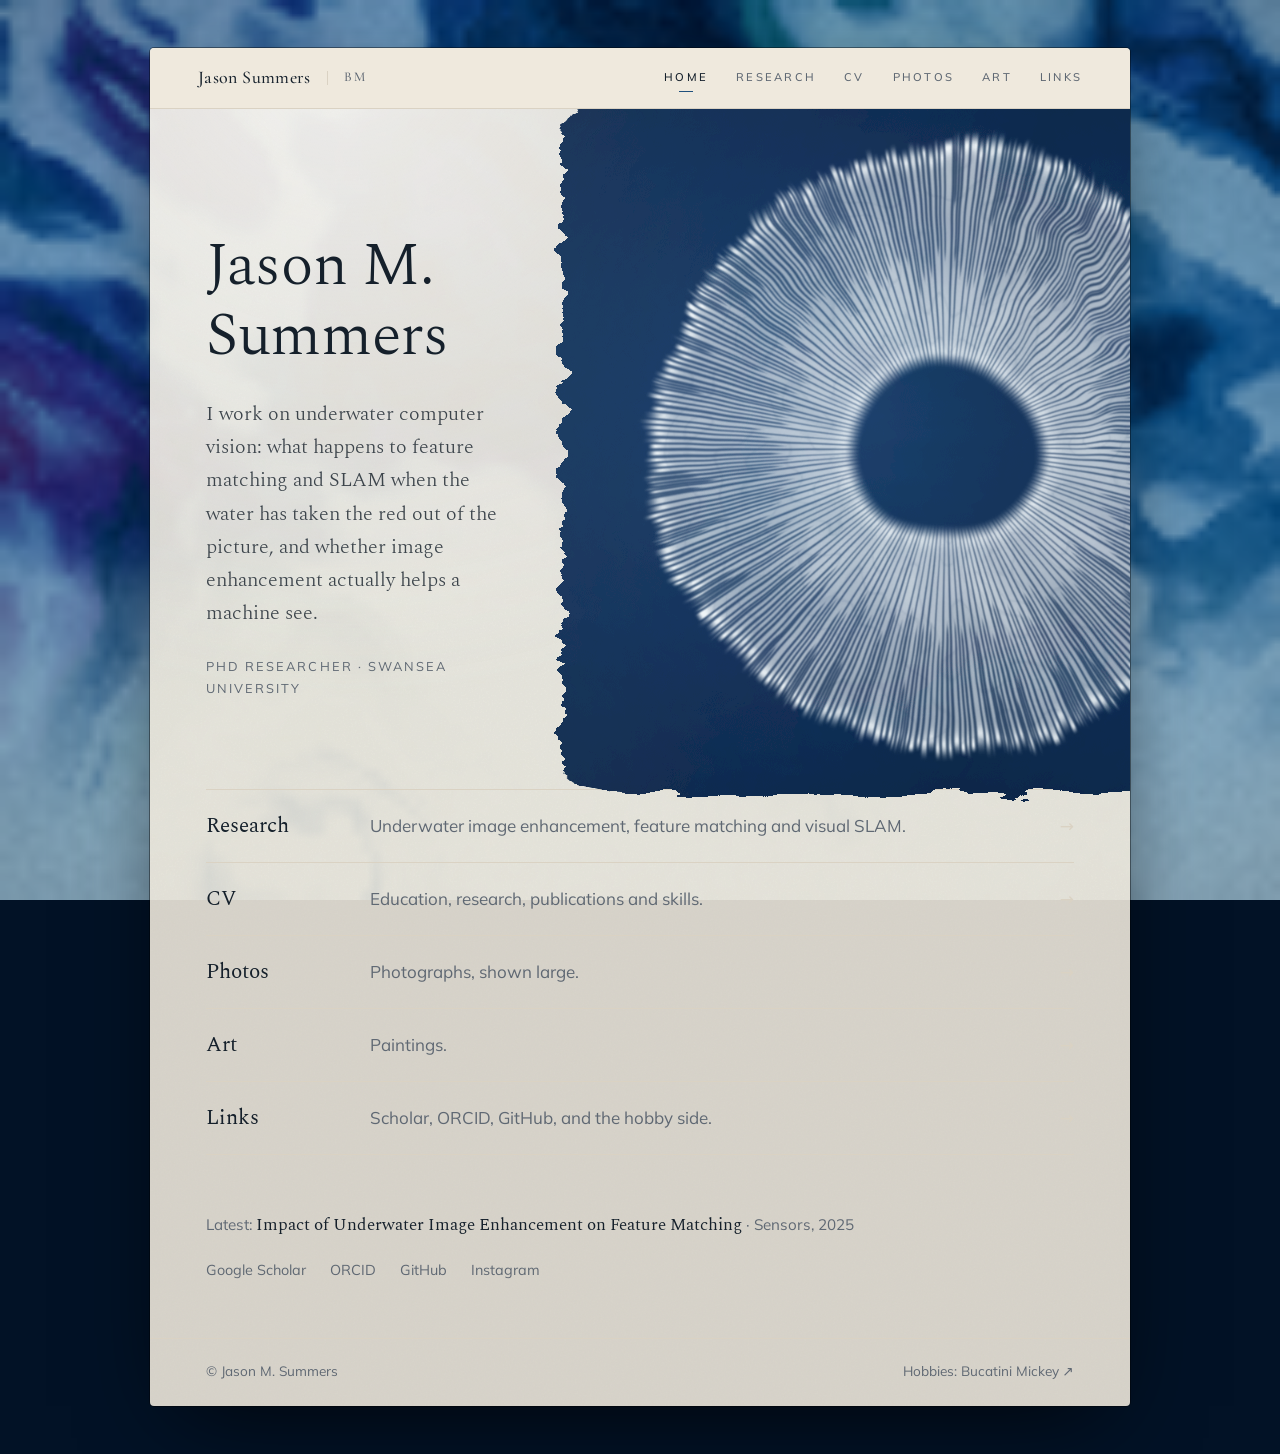
==== commit 02f73ecf: "Photos and Art move here from Bucatini Mickey; CV filled in from the October 2026 CV - photos/ (gall" ====
--- a/index.html
+++ b/index.html
@@ -94,7 +94,7 @@
 <div class="page">
 <header class="bar"><div class="bar-in">
   <nav class="sites" aria-label="Sites"><a class="me here" href="./" aria-current="true" title="Jason Summers: research, CV and links"><span>J</span><span class="x"><span>ason </span></span><span>S</span><span class="x"><span>ummers</span></span></a><a class="bm away" href="https://bucatini-mickey.github.io/" title="Bucatini Mickey: films, games, photos and other hobbies"><span>B</span><span class="x"><span>ucatini </span></span><span>M</span><span class="x"><span>ickey</span></span></a></nav>
-  <nav class="pages" aria-label="Pages"><a href="./" aria-current="page">Home</a><a href="research/">Research</a><a href="cv/">CV</a><a href="links/">Links</a></nav>
+  <nav class="pages" aria-label="Pages"><a href="./" aria-current="page">Home</a><a href="research/">Research</a><a href="cv/">CV</a><a href="photos/">Photos</a><a href="art/">Art</a><a href="links/">Links</a></nav>
 </div></header>
 
 <main class="wrap">
@@ -112,6 +112,8 @@
   <ul class="rooms">
     <li><a href="research/"><b>Research</b><span>Underwater image enhancement, feature matching and visual SLAM.</span><i>→</i></a></li>
     <li><a href="cv/"><b>CV</b><span>Education, research, publications and skills.</span><i>→</i></a></li>
+    <li><a href="photos/"><b>Photos</b><span>Photographs, shown large.</span><i>→</i></a></li>
+    <li><a href="art/"><b>Art</b><span>Paintings.</span><i>→</i></a></li>
     <li><a href="links/"><b>Links</b><span>Scholar, ORCID, GitHub, and the hobby side.</span><i>→</i></a></li>
   </ul>
 
--- a/assets/fonts/fonts.css
+++ b/assets/fonts/fonts.css
@@ -176,3 +176,187 @@
   src: url(spectral-500-latin.woff2) format('woff2');
   unicode-range: U+0000-00FF, U+0131, U+0152-0153, U+02BB-02BC, U+02C6, U+02DA, U+02DC, U+0304, U+0308, U+0329, U+2000-206F, U+20AC, U+2122, U+2191, U+2193, U+2212, U+2215, U+FEFF, U+FFFD;
 }
+@font-face {
+  font-family: 'Cormorant Garamond';
+  font-style: normal;
+  font-weight: 400;
+  font-display: swap;
+  src: url(cormorant-garamond-400-latin-ext.woff2) format('woff2');
+  unicode-range: U+0100-02BA, U+02BD-02C5, U+02C7-02CC, U+02CE-02D7, U+02DD-02FF, U+0304, U+0308, U+0329, U+1D00-1DBF, U+1E00-1E9F, U+1EF2-1EFF, U+2020, U+20A0-20AB, U+20AD-20C4, U+2113, U+2C60-2C7F, U+A720-A7FF;
+}
+@font-face {
+  font-family: 'Cormorant Garamond';
+  font-style: normal;
+  font-weight: 400;
+  font-display: swap;
+  src: url(cormorant-garamond-400-latin.woff2) format('woff2');
+  unicode-range: U+0000-00FF, U+0131, U+0152-0153, U+02BB-02BC, U+02C6, U+02DA, U+02DC, U+0304, U+0308, U+0329, U+2000-206F, U+20AC, U+2122, U+2191, U+2193, U+2212, U+2215, U+FEFF, U+FFFD;
+}
+@font-face {
+  font-family: 'Cormorant Garamond';
+  font-style: italic;
+  font-weight: 400;
+  font-display: swap;
+  src: url(cormorant-garamond-400i-latin-ext.woff2) format('woff2');
+  unicode-range: U+0100-02BA, U+02BD-02C5, U+02C7-02CC, U+02CE-02D7, U+02DD-02FF, U+0304, U+0308, U+0329, U+1D00-1DBF, U+1E00-1E9F, U+1EF2-1EFF, U+2020, U+20A0-20AB, U+20AD-20C4, U+2113, U+2C60-2C7F, U+A720-A7FF;
+}
+@font-face {
+  font-family: 'Cormorant Garamond';
+  font-style: italic;
+  font-weight: 400;
+  font-display: swap;
+  src: url(cormorant-garamond-400i-latin.woff2) format('woff2');
+  unicode-range: U+0000-00FF, U+0131, U+0152-0153, U+02BB-02BC, U+02C6, U+02DA, U+02DC, U+0304, U+0308, U+0329, U+2000-206F, U+20AC, U+2122, U+2191, U+2193, U+2212, U+2215, U+FEFF, U+FFFD;
+}
+@font-face {
+  font-family: 'Cormorant Garamond';
+  font-style: normal;
+  font-weight: 600;
+  font-display: swap;
+  src: url(cormorant-garamond-600-latin-ext.woff2) format('woff2');
+  unicode-range: U+0100-02BA, U+02BD-02C5, U+02C7-02CC, U+02CE-02D7, U+02DD-02FF, U+0304, U+0308, U+0329, U+1D00-1DBF, U+1E00-1E9F, U+1EF2-1EFF, U+2020, U+20A0-20AB, U+20AD-20C4, U+2113, U+2C60-2C7F, U+A720-A7FF;
+}
+@font-face {
+  font-family: 'Cormorant Garamond';
+  font-style: normal;
+  font-weight: 600;
+  font-display: swap;
+  src: url(cormorant-garamond-600-latin.woff2) format('woff2');
+  unicode-range: U+0000-00FF, U+0131, U+0152-0153, U+02BB-02BC, U+02C6, U+02DA, U+02DC, U+0304, U+0308, U+0329, U+2000-206F, U+20AC, U+2122, U+2191, U+2193, U+2212, U+2215, U+FEFF, U+FFFD;
+}
+@font-face {
+  font-family: 'EB Garamond';
+  font-style: normal;
+  font-weight: 400;
+  font-display: swap;
+  src: url(eb-garamond-400-latin-ext.woff2) format('woff2');
+  unicode-range: U+0100-02BA, U+02BD-02C5, U+02C7-02CC, U+02CE-02D7, U+02DD-02FF, U+0304, U+0308, U+0329, U+1D00-1DBF, U+1E00-1E9F, U+1EF2-1EFF, U+2020, U+20A0-20AB, U+20AD-20C4, U+2113, U+2C60-2C7F, U+A720-A7FF;
+}
+@font-face {
+  font-family: 'EB Garamond';
+  font-style: normal;
+  font-weight: 400;
+  font-display: swap;
+  src: url(eb-garamond-400-latin.woff2) format('woff2');
+  unicode-range: U+0000-00FF, U+0131, U+0152-0153, U+02BB-02BC, U+02C6, U+02DA, U+02DC, U+0304, U+0308, U+0329, U+2000-206F, U+20AC, U+2122, U+2191, U+2193, U+2212, U+2215, U+FEFF, U+FFFD;
+}
+@font-face {
+  font-family: 'EB Garamond';
+  font-style: italic;
+  font-weight: 400;
+  font-display: swap;
+  src: url(eb-garamond-400i-latin-ext.woff2) format('woff2');
+  unicode-range: U+0100-02BA, U+02BD-02C5, U+02C7-02CC, U+02CE-02D7, U+02DD-02FF, U+0304, U+0308, U+0329, U+1D00-1DBF, U+1E00-1E9F, U+1EF2-1EFF, U+2020, U+20A0-20AB, U+20AD-20C4, U+2113, U+2C60-2C7F, U+A720-A7FF;
+}
+@font-face {
+  font-family: 'EB Garamond';
+  font-style: italic;
+  font-weight: 400;
+  font-display: swap;
+  src: url(eb-garamond-400i-latin.woff2) format('woff2');
+  unicode-range: U+0000-00FF, U+0131, U+0152-0153, U+02BB-02BC, U+02C6, U+02DA, U+02DC, U+0304, U+0308, U+0329, U+2000-206F, U+20AC, U+2122, U+2191, U+2193, U+2212, U+2215, U+FEFF, U+FFFD;
+}
+@font-face {
+  font-family: 'EB Garamond';
+  font-style: normal;
+  font-weight: 500;
+  font-display: swap;
+  src: url(eb-garamond-500-latin-ext.woff2) format('woff2');
+  unicode-range: U+0100-02BA, U+02BD-02C5, U+02C7-02CC, U+02CE-02D7, U+02DD-02FF, U+0304, U+0308, U+0329, U+1D00-1DBF, U+1E00-1E9F, U+1EF2-1EFF, U+2020, U+20A0-20AB, U+20AD-20C4, U+2113, U+2C60-2C7F, U+A720-A7FF;
+}
+@font-face {
+  font-family: 'EB Garamond';
+  font-style: normal;
+  font-weight: 500;
+  font-display: swap;
+  src: url(eb-garamond-500-latin.woff2) format('woff2');
+  unicode-range: U+0000-00FF, U+0131, U+0152-0153, U+02BB-02BC, U+02C6, U+02DA, U+02DC, U+0304, U+0308, U+0329, U+2000-206F, U+20AC, U+2122, U+2191, U+2193, U+2212, U+2215, U+FEFF, U+FFFD;
+}
+@font-face {
+  font-family: 'Fraunces';
+  font-style: normal;
+  font-weight: 500;
+  font-display: swap;
+  src: url(fraunces-500-latin-ext.woff2) format('woff2');
+  unicode-range: U+0100-02BA, U+02BD-02C5, U+02C7-02CC, U+02CE-02D7, U+02DD-02FF, U+0304, U+0308, U+0329, U+1D00-1DBF, U+1E00-1E9F, U+1EF2-1EFF, U+2020, U+20A0-20AB, U+20AD-20C4, U+2113, U+2C60-2C7F, U+A720-A7FF;
+}
+@font-face {
+  font-family: 'Fraunces';
+  font-style: normal;
+  font-weight: 500;
+  font-display: swap;
+  src: url(fraunces-500-latin.woff2) format('woff2');
+  unicode-range: U+0000-00FF, U+0131, U+0152-0153, U+02BB-02BC, U+02C6, U+02DA, U+02DC, U+0304, U+0308, U+0329, U+2000-206F, U+20AC, U+2122, U+2191, U+2193, U+2212, U+2215, U+FEFF, U+FFFD;
+}
+@font-face {
+  font-family: 'IBM Plex Mono';
+  font-style: normal;
+  font-weight: 600;
+  font-display: swap;
+  src: url(ibm-plex-mono-600-latin-ext.woff2) format('woff2');
+  unicode-range: U+0100-02BA, U+02BD-02C5, U+02C7-02CC, U+02CE-02D7, U+02DD-02FF, U+0304, U+0308, U+0329, U+1D00-1DBF, U+1E00-1E9F, U+1EF2-1EFF, U+2020, U+20A0-20AB, U+20AD-20C4, U+2113, U+2C60-2C7F, U+A720-A7FF;
+}
+@font-face {
+  font-family: 'IBM Plex Mono';
+  font-style: normal;
+  font-weight: 600;
+  font-display: swap;
+  src: url(ibm-plex-mono-600-latin.woff2) format('woff2');
+  unicode-range: U+0000-00FF, U+0131, U+0152-0153, U+02BB-02BC, U+02C6, U+02DA, U+02DC, U+0304, U+0308, U+0329, U+2000-206F, U+20AC, U+2122, U+2191, U+2193, U+2212, U+2215, U+FEFF, U+FFFD;
+}
+@font-face {
+  font-family: 'IM Fell English';
+  font-style: normal;
+  font-weight: 400;
+  font-display: swap;
+  src: url(im-fell-english-400-latin.woff2) format('woff2');
+  unicode-range: U+0000-00FF, U+0131, U+0152-0153, U+02BB-02BC, U+02C6, U+02DA, U+02DC, U+0304, U+0308, U+0329, U+2000-206F, U+20AC, U+2122, U+2191, U+2193, U+2212, U+2215, U+FEFF, U+FFFD;
+}
+@font-face {
+  font-family: 'IM Fell English';
+  font-style: italic;
+  font-weight: 400;
+  font-display: swap;
+  src: url(im-fell-english-400i-latin.woff2) format('woff2');
+  unicode-range: U+0000-00FF, U+0131, U+0152-0153, U+02BB-02BC, U+02C6, U+02DA, U+02DC, U+0304, U+0308, U+0329, U+2000-206F, U+20AC, U+2122, U+2191, U+2193, U+2212, U+2215, U+FEFF, U+FFFD;
+}
+@font-face {
+  font-family: 'IM Fell English SC';
+  font-style: normal;
+  font-weight: 400;
+  font-display: swap;
+  src: url(im-fell-english-sc-400-latin.woff2) format('woff2');
+  unicode-range: U+0000-00FF, U+0131, U+0152-0153, U+02BB-02BC, U+02C6, U+02DA, U+02DC, U+0304, U+0308, U+0329, U+2000-206F, U+20AC, U+2122, U+2191, U+2193, U+2212, U+2215, U+FEFF, U+FFFD;
+}
+@font-face {
+  font-family: 'Mulish';
+  font-style: normal;
+  font-weight: 300;
+  font-display: swap;
+  src: url(mulish-300-latin-ext.woff2) format('woff2');
+  unicode-range: U+0100-02BA, U+02BD-02C5, U+02C7-02CC, U+02CE-02D7, U+02DD-02FF, U+0304, U+0308, U+0329, U+1D00-1DBF, U+1E00-1E9F, U+1EF2-1EFF, U+2020, U+20A0-20AB, U+20AD-20C4, U+2113, U+2C60-2C7F, U+A720-A7FF;
+}
+@font-face {
+  font-family: 'Mulish';
+  font-style: normal;
+  font-weight: 300;
+  font-display: swap;
+  src: url(mulish-300-latin.woff2) format('woff2');
+  unicode-range: U+0000-00FF, U+0131, U+0152-0153, U+02BB-02BC, U+02C6, U+02DA, U+02DC, U+0304, U+0308, U+0329, U+2000-206F, U+20AC, U+2122, U+2191, U+2193, U+2212, U+2215, U+FEFF, U+FFFD;
+}
+@font-face {
+  font-family: 'Mulish';
+  font-style: normal;
+  font-weight: 700;
+  font-display: swap;
+  src: url(mulish-700-latin-ext.woff2) format('woff2');
+  unicode-range: U+0100-02BA, U+02BD-02C5, U+02C7-02CC, U+02CE-02D7, U+02DD-02FF, U+0304, U+0308, U+0329, U+1D00-1DBF, U+1E00-1E9F, U+1EF2-1EFF, U+2020, U+20A0-20AB, U+20AD-20C4, U+2113, U+2C60-2C7F, U+A720-A7FF;
+}
+@font-face {
+  font-family: 'Mulish';
+  font-style: normal;
+  font-weight: 700;
+  font-display: swap;
+  src: url(mulish-700-latin.woff2) format('woff2');
+  unicode-range: U+0000-00FF, U+0131, U+0152-0153, U+02BB-02BC, U+02C6, U+02DA, U+02DC, U+0304, U+0308, U+0329, U+2000-206F, U+20AC, U+2122, U+2191, U+2193, U+2212, U+2215, U+FEFF, U+FFFD;
+}
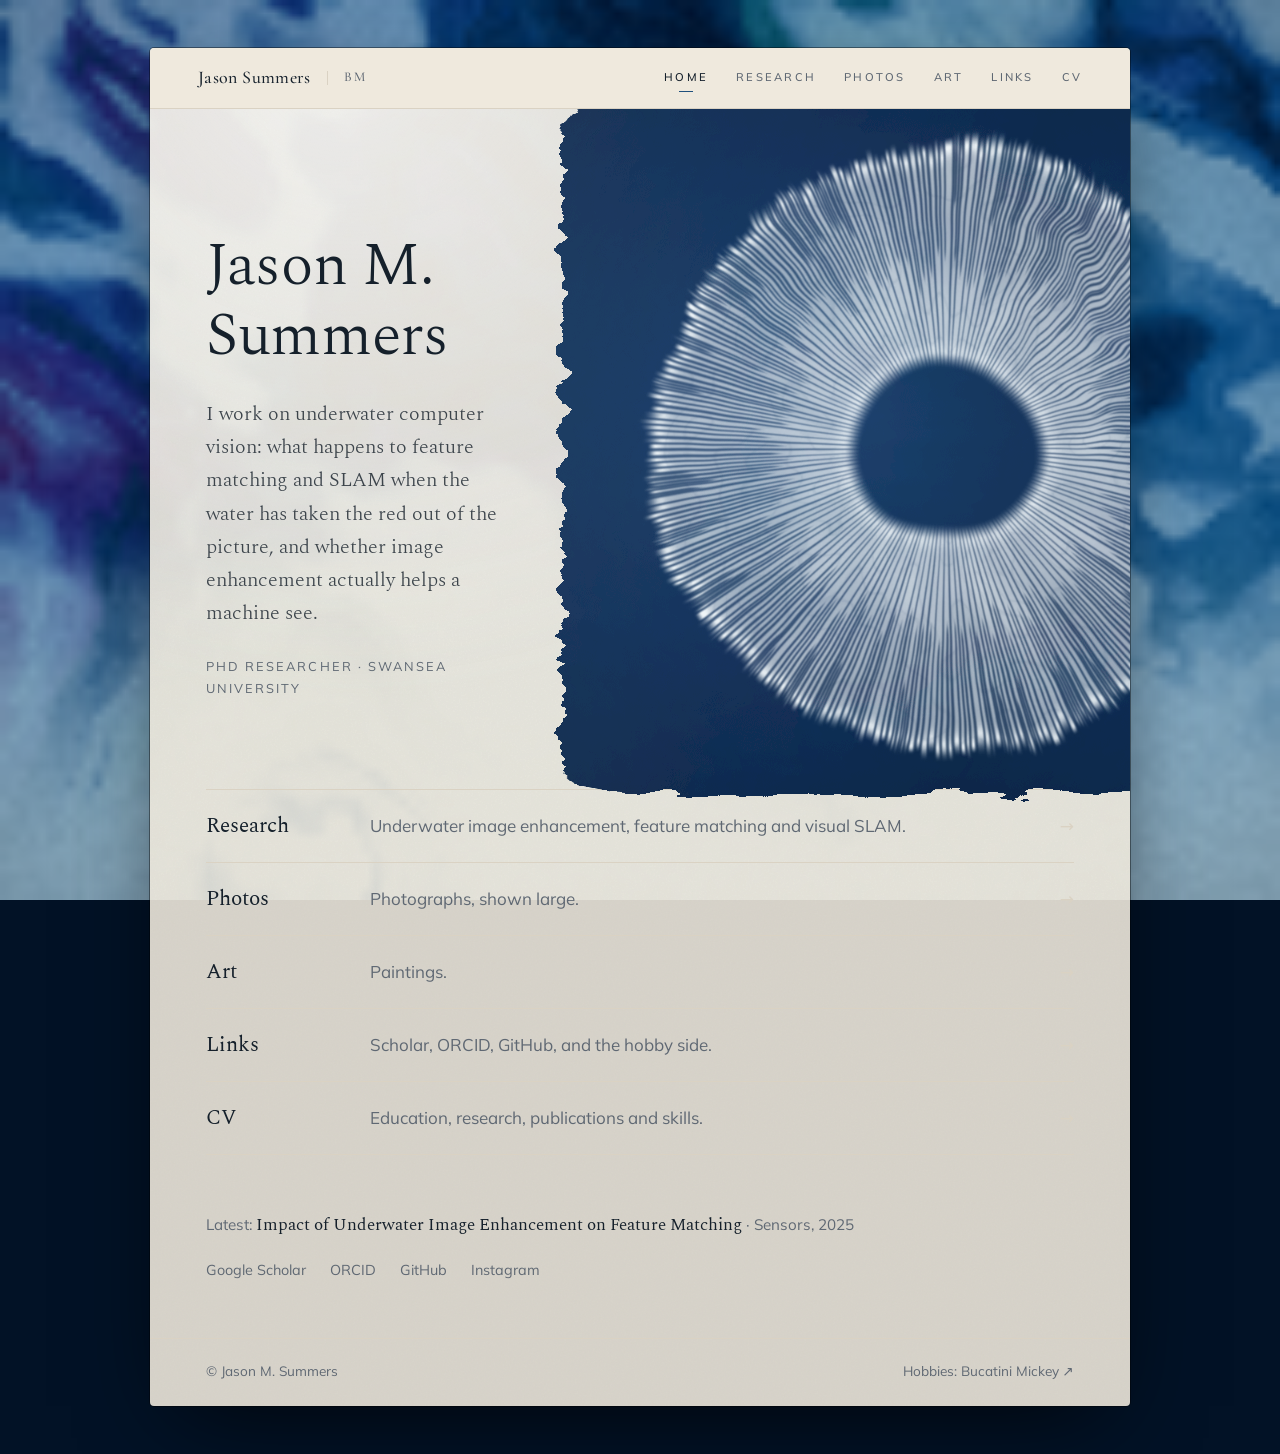
==== commit cb462f96: "CV last in the navigation; cyanotype full width on phones; deleted photos removed - Nav: Home, Resea" ====
--- a/index.html
+++ b/index.html
@@ -79,8 +79,10 @@
 :root[data-v="ocean"] .hero .text{z-index:2}
 /* on a phone the whole head of the page is the cyanotype, with the words in light ink and the print faint behind */
 @media (max-width:760px){
-  :root[data-v="ocean"] .hero{overflow:hidden;padding-bottom:84px}           /* the print stays on the cyanotype */
-  :root[data-v="ocean"] .cyan{inset:-20px -40px 14px -40px;width:auto;height:auto;border-radius:0}
+  /* the hero runs the full width of the panel (out through the page's side padding) and clips the print to the
+     cyanotype, which fills it edge to edge */
+  :root[data-v="ocean"] .hero{overflow:hidden;padding-bottom:84px;margin-inline:calc(-1 * clamp(20px,5vw,56px));padding-inline:clamp(20px,5vw,56px)}
+  :root[data-v="ocean"] .cyan{inset:-20px -8px 14px -8px;width:auto;height:auto;border-radius:0}
   :root[data-v="ocean"] .print{--d:104vw;top:calc(50% - var(--d) / 2 - 10px)}
   :root[data-v="ocean"] .print{opacity:.45}
   :root[data-v="ocean"] .hero{--ink:#eef4f7;--dim:#a9bfd0;color:var(--ink)}
@@ -94,7 +96,7 @@
 <div class="page">
 <header class="bar"><div class="bar-in">
   <nav class="sites" aria-label="Sites"><a class="me here" href="./" aria-current="true" title="Jason Summers: research, CV and links"><span>J</span><span class="x"><span>ason </span></span><span>S</span><span class="x"><span>ummers</span></span></a><a class="bm away" href="https://bucatini-mickey.github.io/" title="Bucatini Mickey: films, games, photos and other hobbies"><span>B</span><span class="x"><span>ucatini </span></span><span>M</span><span class="x"><span>ickey</span></span></a></nav>
-  <nav class="pages" aria-label="Pages"><a href="./" aria-current="page">Home</a><a href="research/">Research</a><a href="cv/">CV</a><a href="photos/">Photos</a><a href="art/">Art</a><a href="links/">Links</a></nav>
+  <nav class="pages" aria-label="Pages"><a href="./" aria-current="page">Home</a><a href="research/">Research</a><a href="photos/">Photos</a><a href="art/">Art</a><a href="links/">Links</a><a href="cv/">CV</a></nav>
 </div></header>
 
 <main class="wrap">
@@ -111,10 +113,10 @@
 
   <ul class="rooms">
     <li><a href="research/"><b>Research</b><span>Underwater image enhancement, feature matching and visual SLAM.</span><i>→</i></a></li>
-    <li><a href="cv/"><b>CV</b><span>Education, research, publications and skills.</span><i>→</i></a></li>
     <li><a href="photos/"><b>Photos</b><span>Photographs, shown large.</span><i>→</i></a></li>
     <li><a href="art/"><b>Art</b><span>Paintings.</span><i>→</i></a></li>
     <li><a href="links/"><b>Links</b><span>Scholar, ORCID, GitHub, and the hobby side.</span><i>→</i></a></li>
+    <li><a href="cv/"><b>CV</b><span>Education, research, publications and skills.</span><i>→</i></a></li>
   </ul>
 
   <p class="latest">Latest: <a href="https://doi.org/10.3390/s25226966">Impact of Underwater Image Enhancement on Feature Matching</a> · Sensors, 2025</p>
